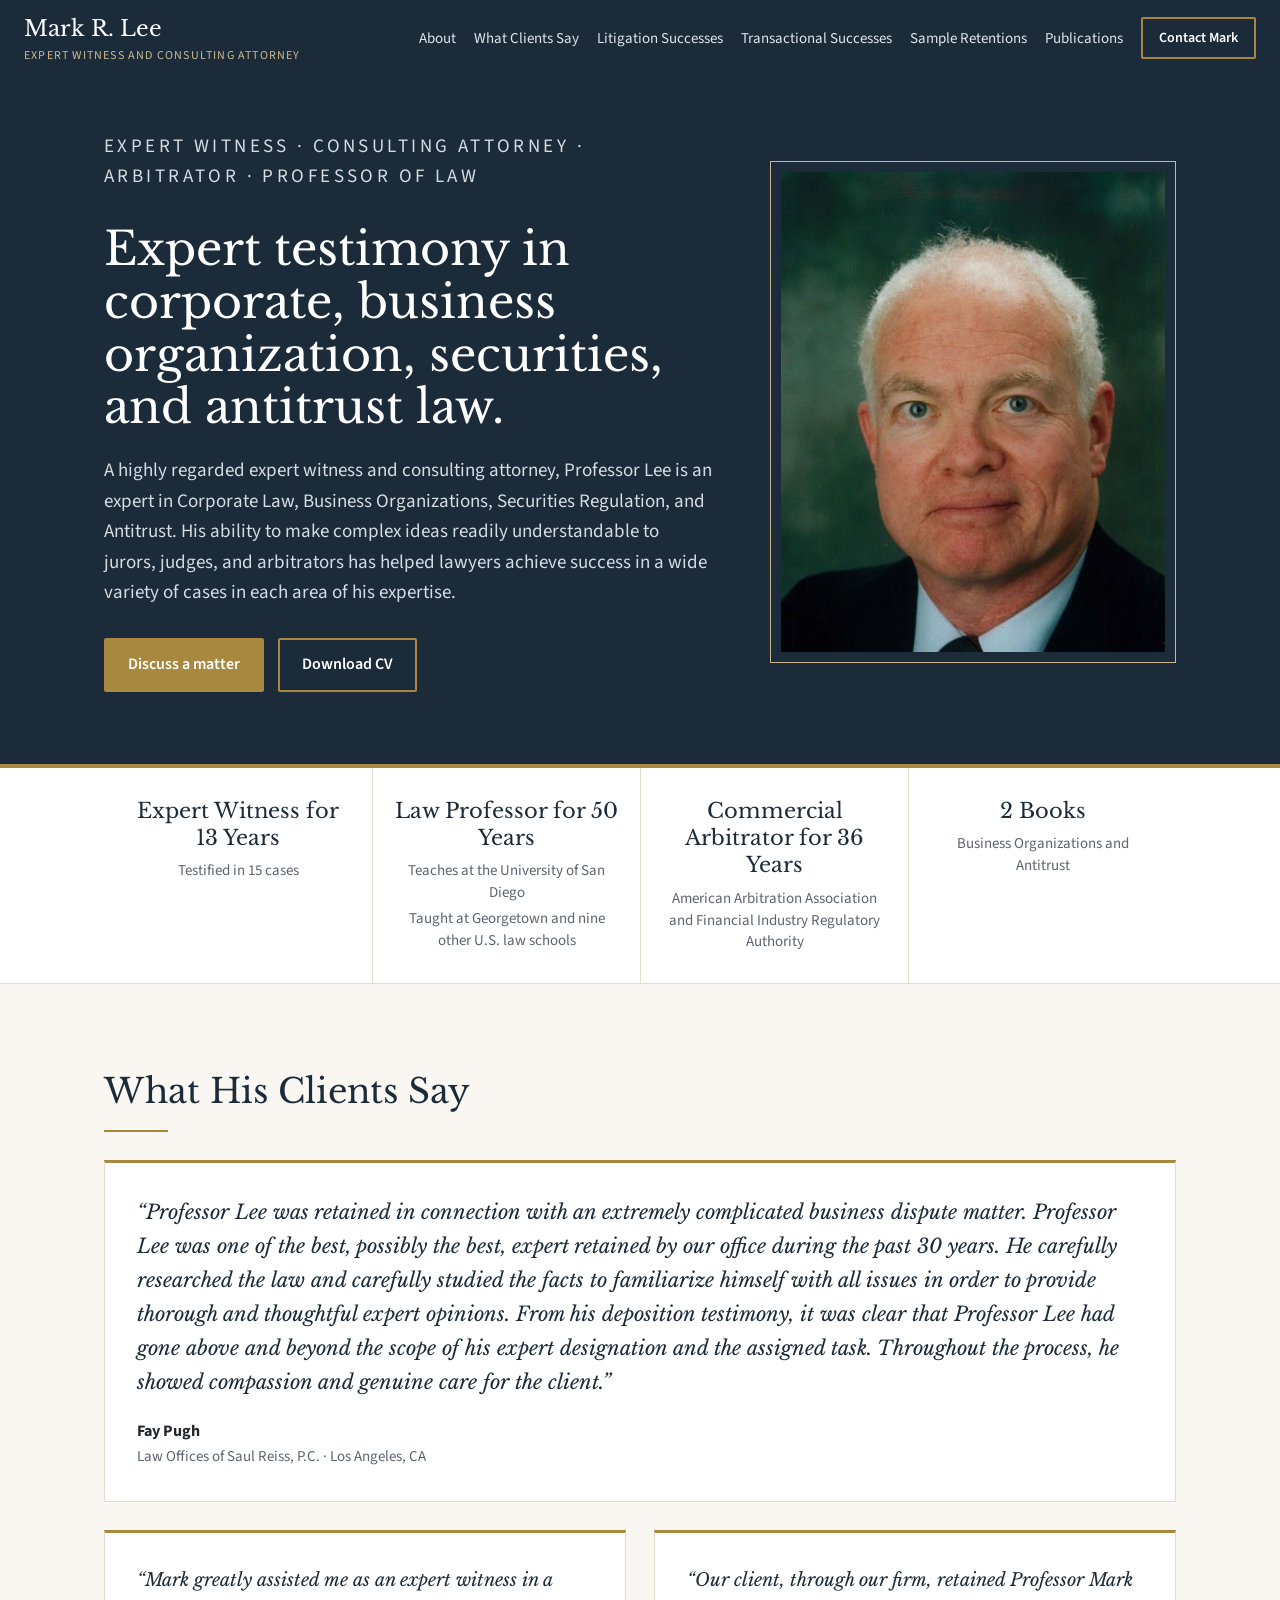
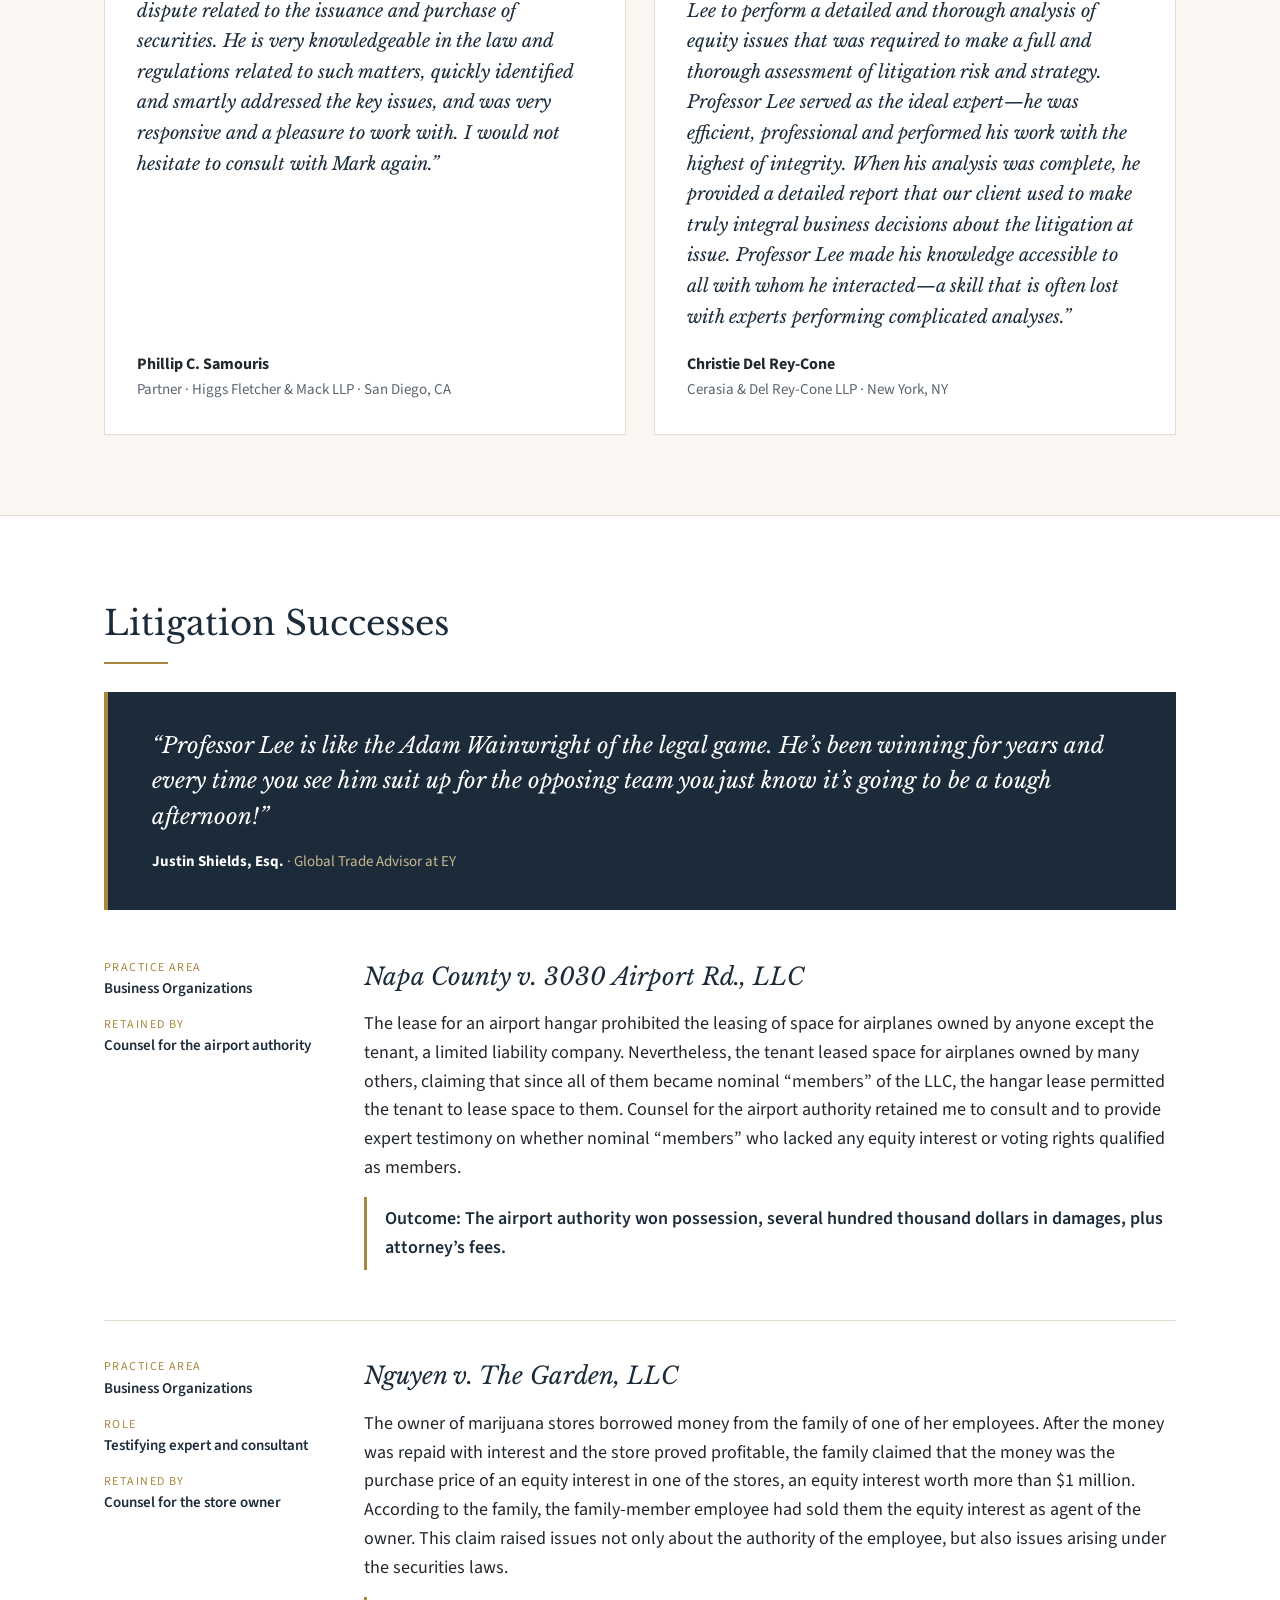
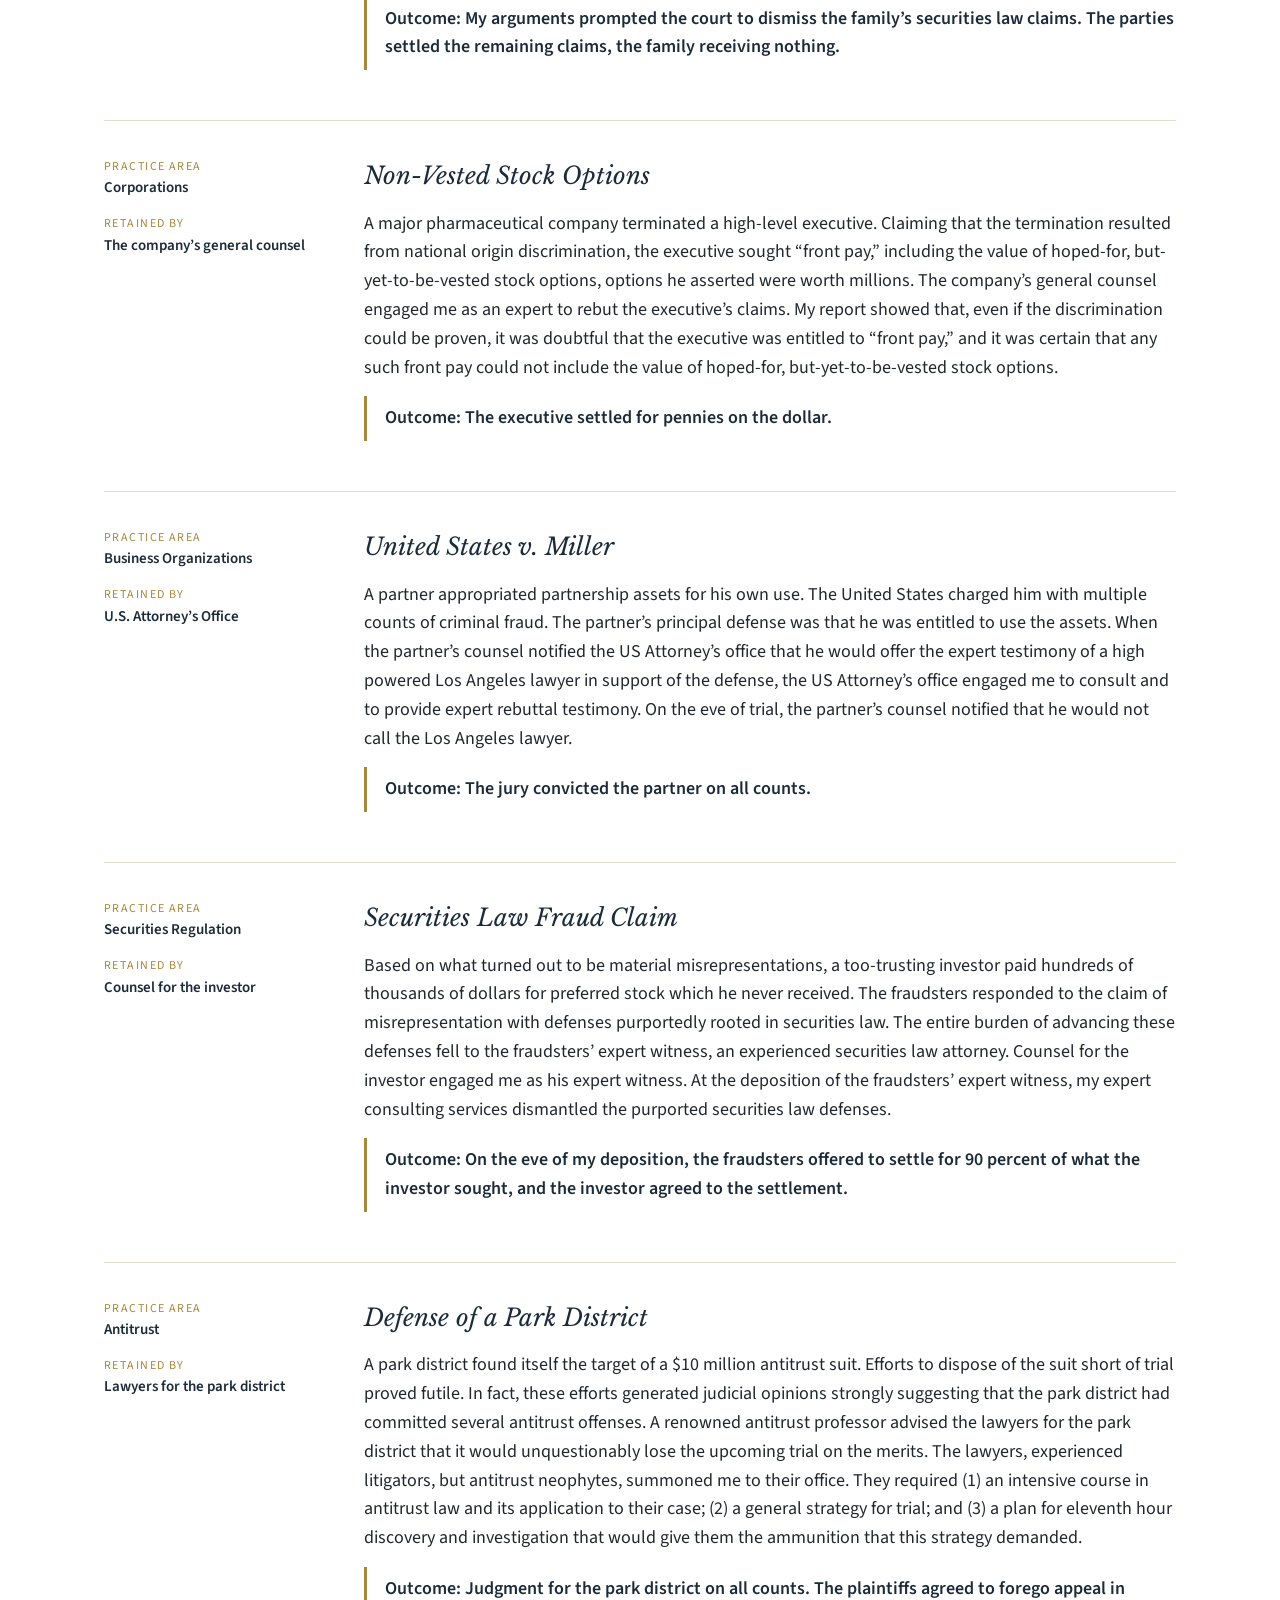
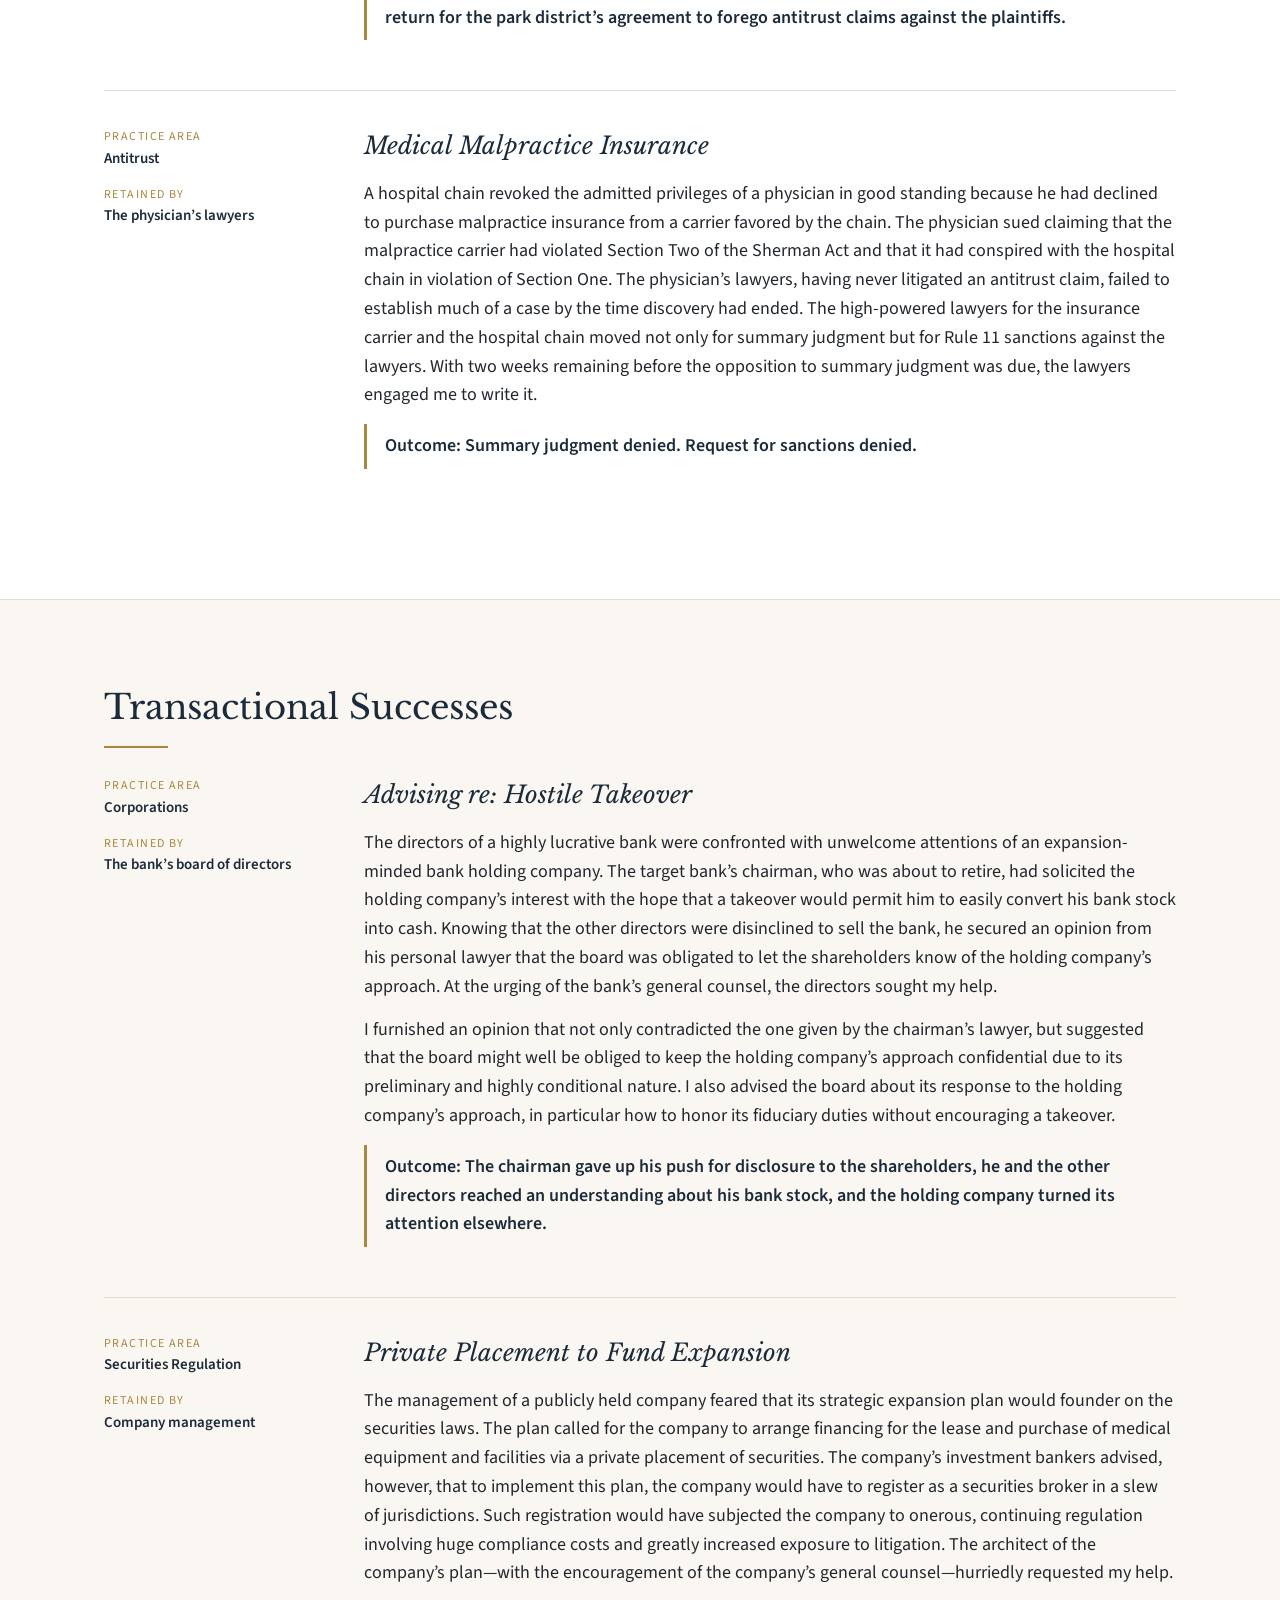
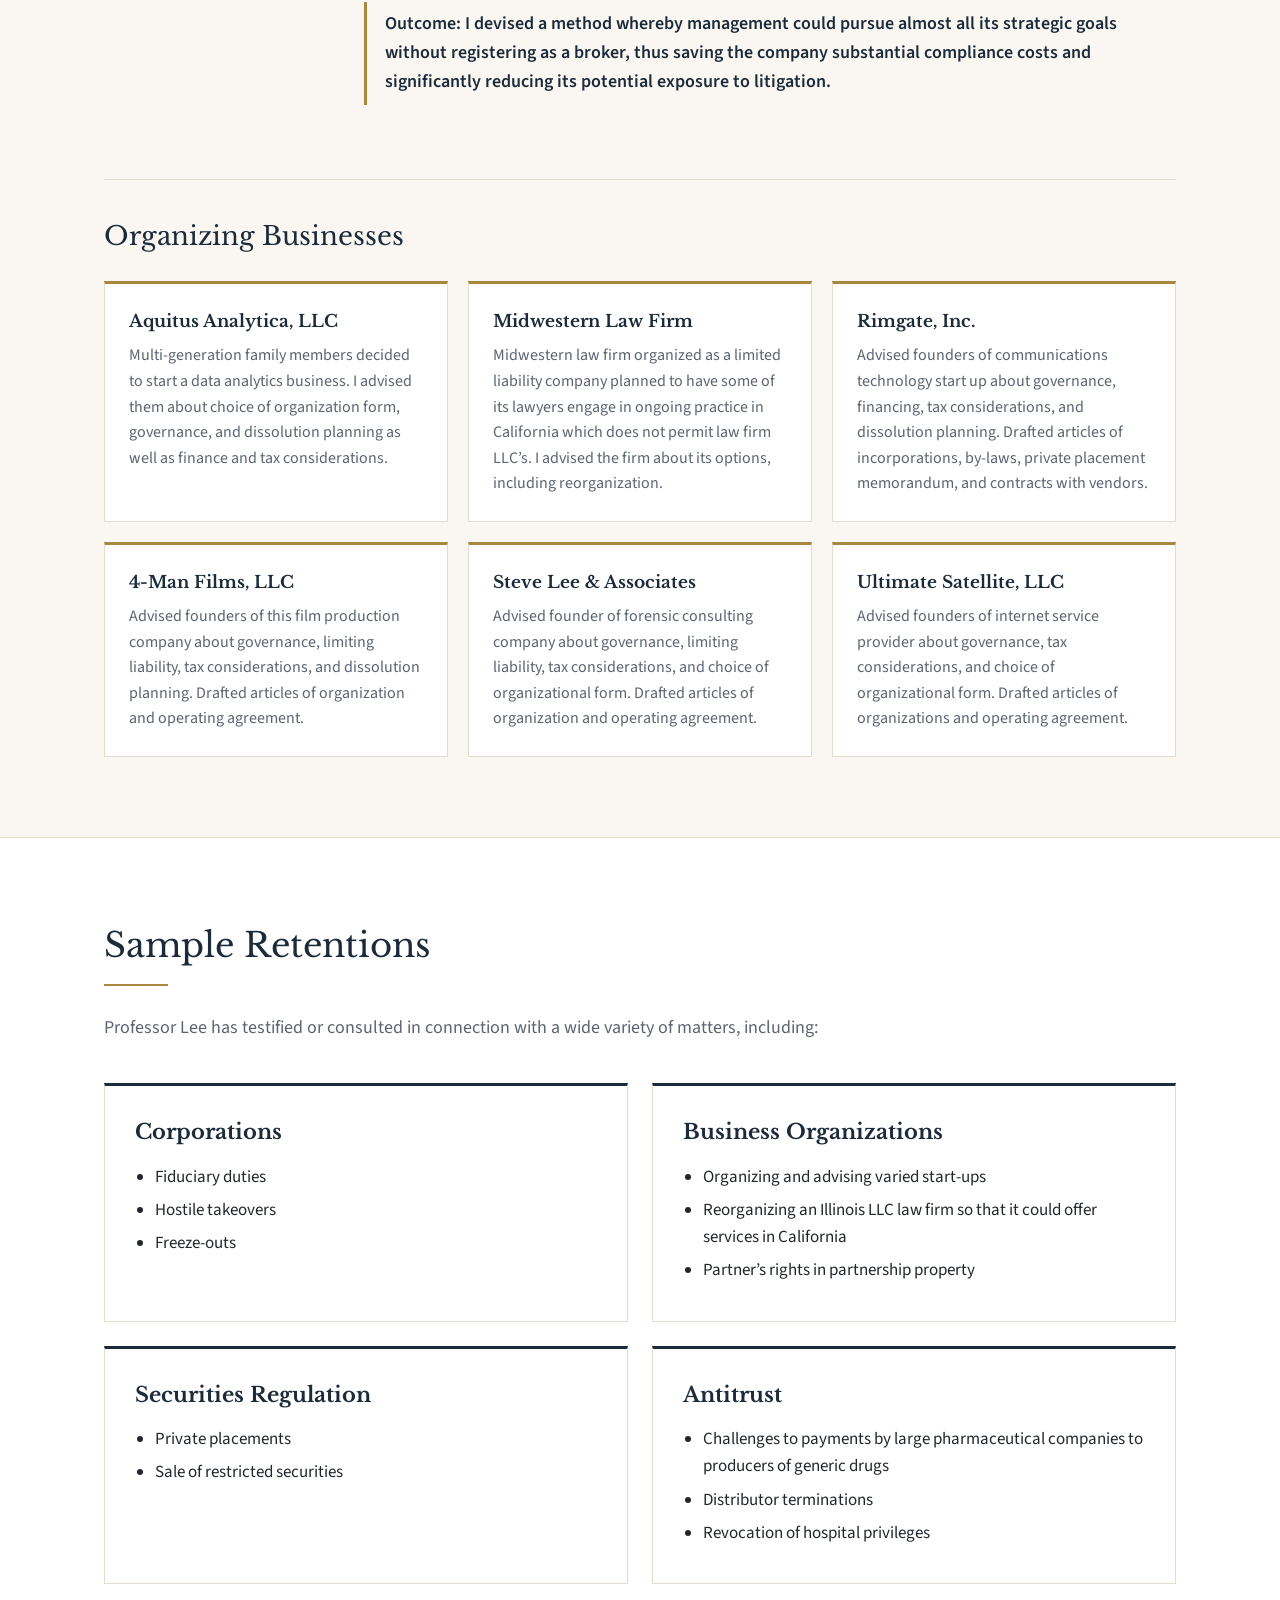
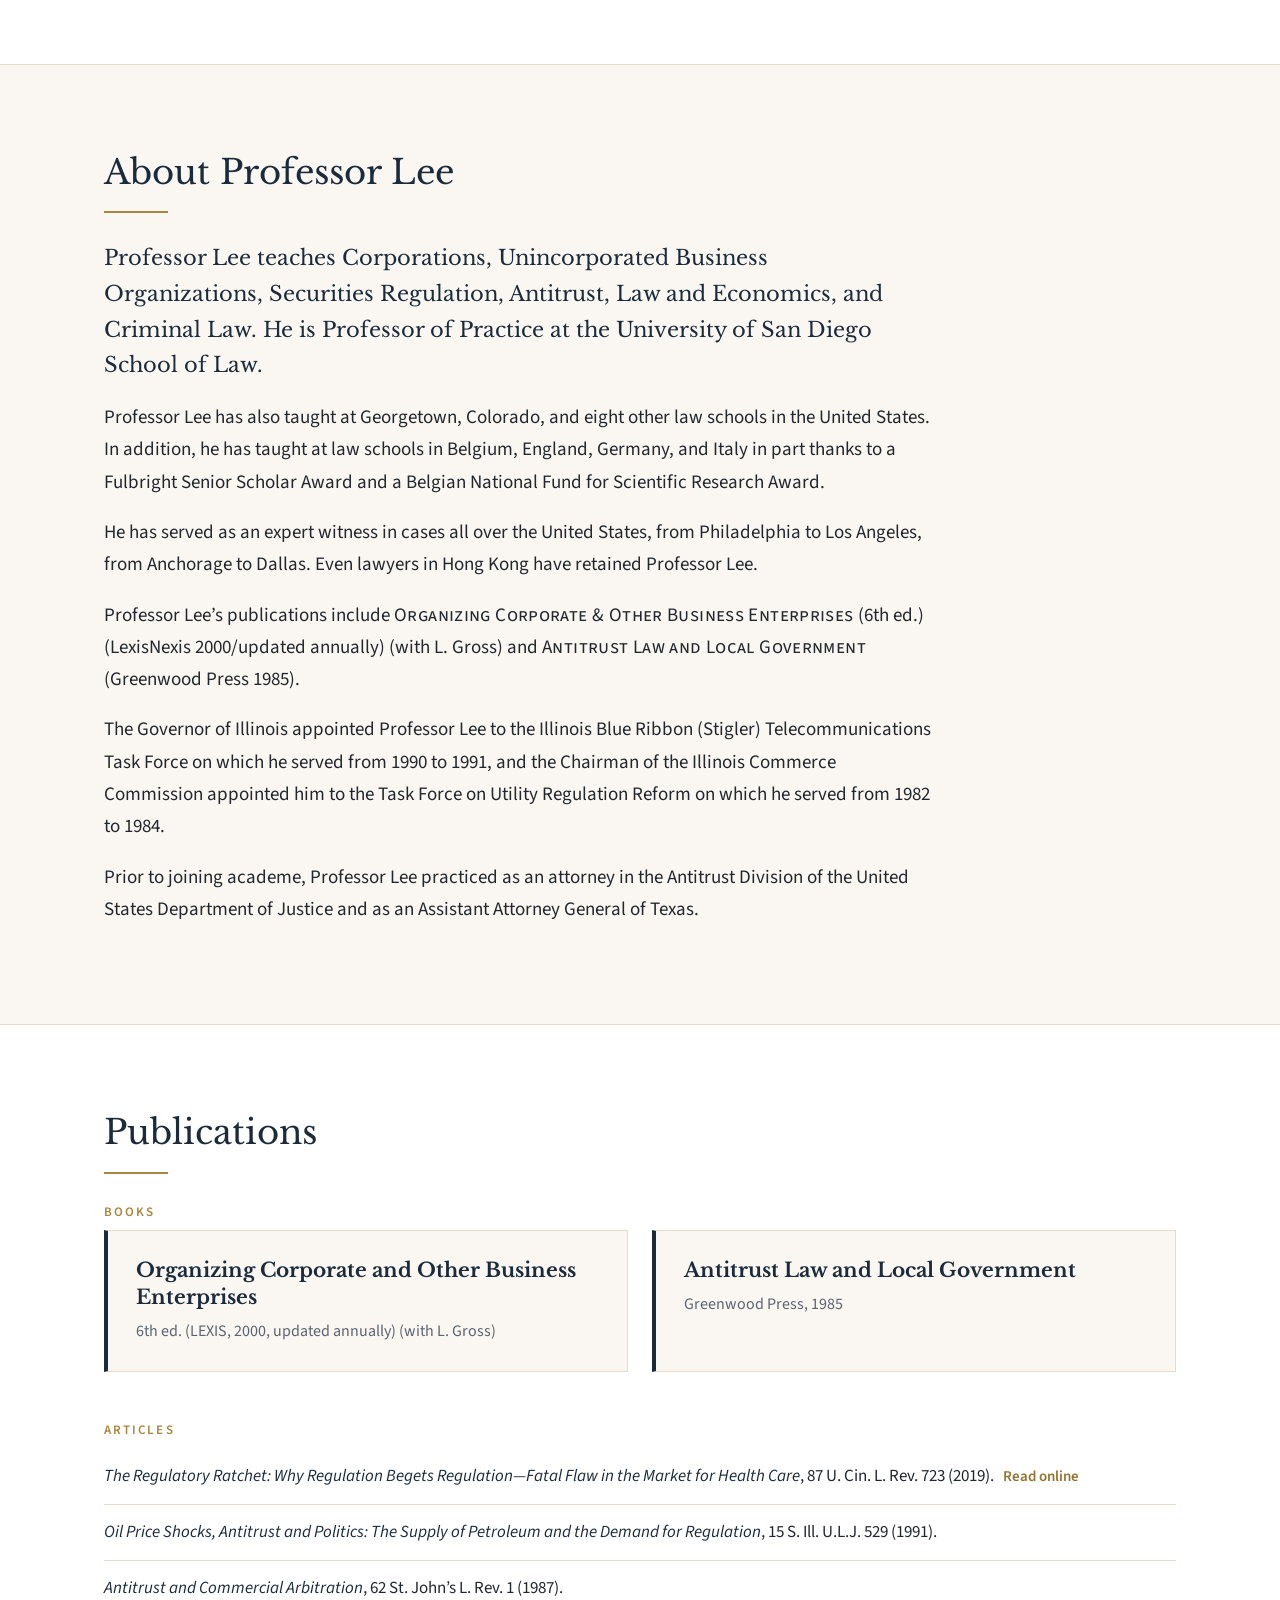
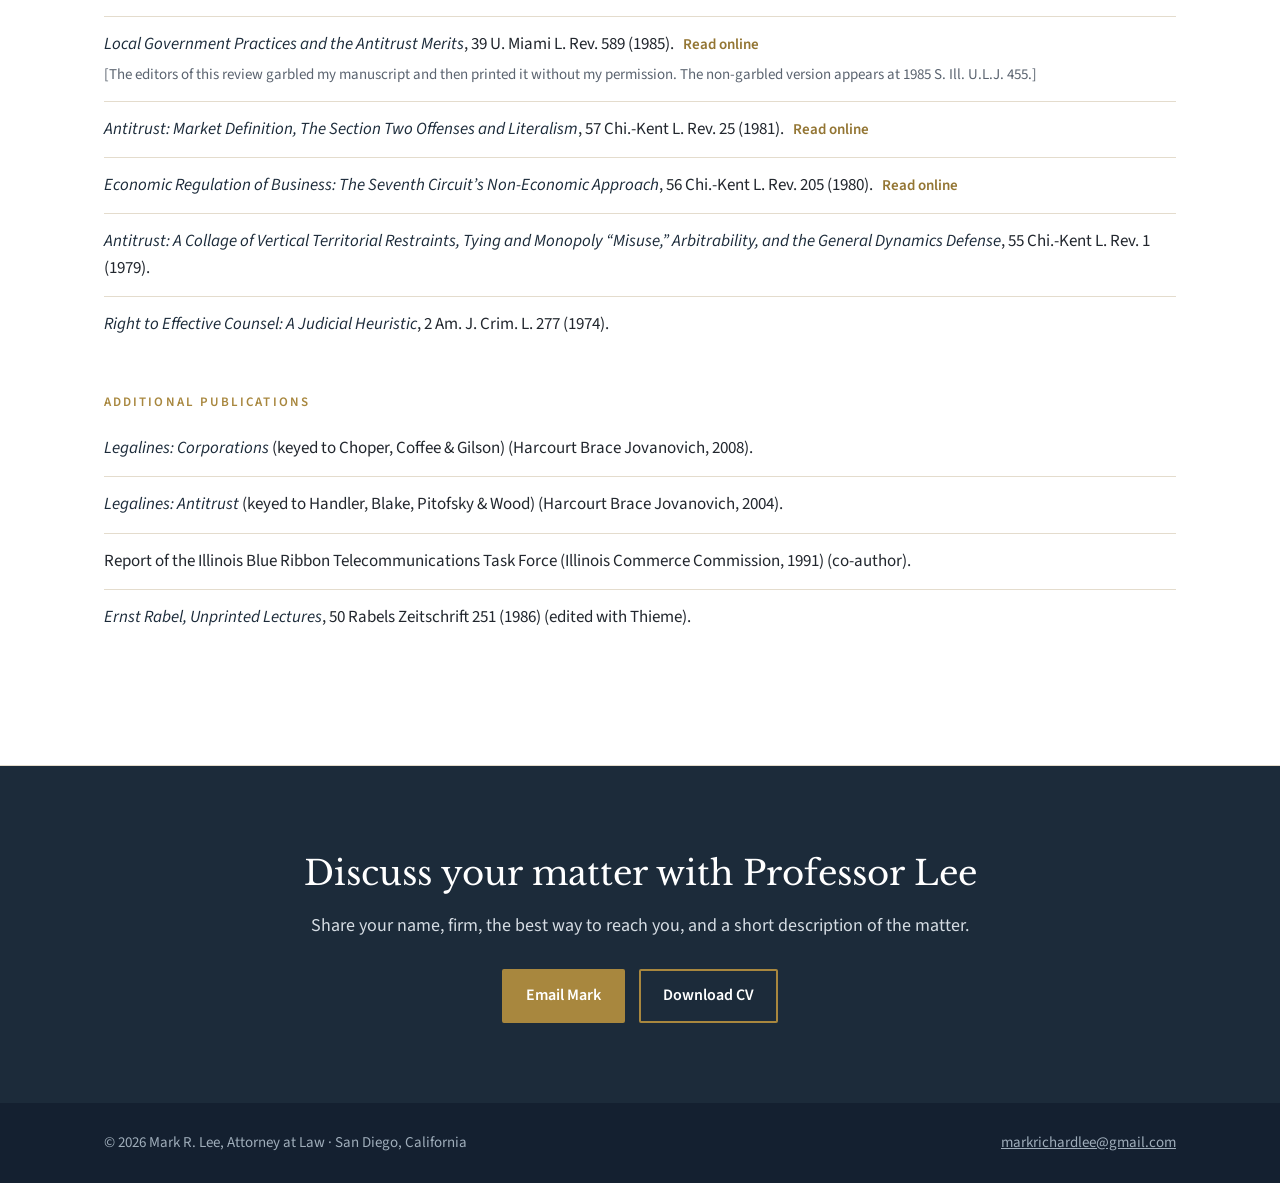
==== index.html @ 8a829bdd "New opening text, About section, and Fay Pugh testimonial Replace hero wording and header subtitle w" ====
<!doctype html>
<html lang="en">
<head>
	<meta charset="utf-8">
	<meta name="viewport" content="width=device-width, initial-scale=1">
	<meta name="robots" content="noindex, nofollow"> <!-- PREVIEW ONLY: remove at launch -->
	<title>Mark R. Lee | Antitrust, Corporate &amp; Securities Expert Witness</title>
	<meta name="description" content="Mark R. Lee is an expert witness, consulting attorney, and commercial arbitrator in corporate law, business organizations, securities regulation, and antitrust, and a law professor for 50 years.">
	<link rel="preconnect" href="https://fonts.googleapis.com">
	<link rel="preconnect" href="https://fonts.gstatic.com" crossorigin>
	<link href="https://fonts.googleapis.com/css2?family=Libre+Baskerville:ital,wght@0,400;0,700;1,400&family=Source+Sans+3:wght@400;600&display=swap" rel="stylesheet">
	<link href="site.css" rel="stylesheet">
</head>
<body>
	<header class="site-header">
		<div class="wrap">
			<a class="brand" href="#top">Mark R. Lee<small>Expert Witness and Consulting Attorney</small></a>
			<button class="menu-toggle" aria-expanded="false" aria-controls="site-nav">Menu</button>
			<nav class="site-nav" id="site-nav">
				<ul>
					<li><a href="#about">About</a></li>
					<li><a href="#clients">What Clients Say</a></li>
					<li><a href="#litigation">Litigation Successes</a></li>
					<li><a href="#transactional">Transactional Successes</a></li>
					<li><a href="#retentions">Sample Retentions</a></li>
					<li><a href="#publications">Publications</a></li>
					<li><a class="btn" href="#contact">Contact Mark</a></li>
				</ul>
			</nav>
		</div>
	</header>

	<main id="top">
		<div class="hero">
			<div class="wrap">
				<div>
					<p class="eyebrow">Expert Witness · Consulting Attorney · Arbitrator · Professor of Law</p>
					<h1>Expert testimony in corporate, business organization, securities, and antitrust law.</h1>
					<p>A highly regarded expert witness and consulting attorney, Professor Lee is an expert in Corporate Law, Business Organizations, Securities Regulation, and Antitrust. His ability to make complex ideas readily understandable to jurors, judges, and arbitrators has helped lawyers achieve success in a wide variety of cases in each area of his expertise.</p>
					<a class="btn btn-gold" href="#contact">Discuss a matter</a>
					<a class="btn btn-line" href="mark-lee-resume-update.pdf">Download CV</a>
				</div>
				<div class="portrait"><img src="images/marklee.jpg" alt="Portrait of Mark R. Lee"></div>
			</div>
		</div>

		<div class="creds">
			<ul class="wrap">
				<li><strong>Expert Witness for 13 Years</strong><span>Testified in 15 cases</span></li>
				<li><strong>Law Professor for 50 Years</strong><span>Teaches at the University of San Diego</span><span>Taught at Georgetown and nine other U.S. law schools</span></li>
				<li><strong>Commercial Arbitrator for 36 Years</strong><span>American Arbitration Association and Financial Industry Regulatory Authority</span></li>
				<li><strong>2 Books</strong><span>Business Organizations and Antitrust</span></li>
			</ul>
		</div>

		<section id="clients">
			<div class="wrap">
				<h2>What His Clients Say</h2>
				<div class="rule"></div>
				<div class="quotes">
					<blockquote class="lead">
						<p>“Professor Lee was retained in connection with an extremely complicated business dispute matter. Professor Lee was one of the best, possibly the best, expert retained by our office during the past 30 years. He carefully researched the law and carefully studied the facts to familiarize himself with all issues in order to provide thorough and thoughtful expert opinions. From his deposition testimony, it was clear that Professor Lee had gone above and beyond the scope of his expert designation and the assigned task. Throughout the process, he showed compassion and genuine care for the client.”</p>
						<footer><strong>Fay Pugh</strong>Law Offices of Saul Reiss, P.C. · Los Angeles, CA</footer>
					</blockquote>
					<blockquote>
						<p>“Mark greatly assisted me as an expert witness in a dispute related to the issuance and purchase of securities. He is very knowledgeable in the law and regulations related to such matters, quickly identified and smartly addressed the key issues, and was very responsive and a pleasure to work with. I would not hesitate to consult with Mark again.”</p>
						<footer><strong>Phillip C. Samouris</strong>Partner · Higgs Fletcher &amp; Mack LLP · San Diego, CA</footer>
					</blockquote>
					<blockquote>
						<p>“Our client, through our firm, retained Professor Mark Lee to perform a detailed and thorough analysis of equity issues that was required to make a full and thorough assessment of litigation risk and strategy. Professor Lee served as the ideal expert—he was efficient, professional and performed his work with the highest of integrity. When his analysis was complete, he provided a detailed report that our client used to make truly integral business decisions about the litigation at issue. Professor Lee made his knowledge accessible to all with whom he interacted—a skill that is often lost with experts performing complicated analyses.”</p>
						<footer><strong>Christie Del Rey-Cone</strong>Cerasia &amp; Del Rey-Cone LLP · New York, NY</footer>
					</blockquote>
				</div>
			</div>
		</section>

		<section class="alt" id="litigation">
			<div class="wrap">
				<h2>Litigation Successes</h2>
				<div class="rule"></div>

				<blockquote class="pull-quote">
					<p>“Professor Lee is like the Adam Wainwright of the legal game. He’s been winning for years and every time you see him suit up for the opposing team you just know it’s going to be a tough afternoon!”</p>
					<footer><strong>Justin Shields, Esq.</strong> · Global Trade Advisor at EY</footer>
				</blockquote>

				<article class="case">
					<dl>
						<dt>Practice area</dt><dd>Business Organizations</dd>
						<dt>Retained by</dt><dd>Counsel for the airport authority</dd>
					</dl>
					<div>
						<h3>Napa County v. 3030 Airport Rd., LLC</h3>
						<p>The lease for an airport hangar prohibited the leasing of space for airplanes owned by anyone except the tenant, a limited liability company. Nevertheless, the tenant leased space for airplanes owned by many others, claiming that since all of them became nominal “members” of the LLC, the hangar lease permitted the tenant to lease space to them. Counsel for the airport authority retained me to consult and to provide expert testimony on whether nominal “members” who lacked any equity interest or voting rights qualified as members.</p>
						<p class="outcome">Outcome: The airport authority won possession, several hundred thousand dollars in damages, plus attorney’s fees.</p>
					</div>
				</article>

				<article class="case">
					<dl>
						<dt>Practice area</dt><dd>Business Organizations</dd>
						<dt>Role</dt><dd>Testifying expert and consultant</dd>
						<dt>Retained by</dt><dd>Counsel for the store owner</dd>
					</dl>
					<div>
						<h3>Nguyen v. The Garden, LLC</h3>
						<p>The owner of marijuana stores borrowed money from the family of one of her employees. After the money was repaid with interest and the store proved profitable, the family claimed that the money was the purchase price of an equity interest in one of the stores, an equity interest worth more than $1 million. According to the family, the family-member employee had sold them the equity interest as agent of the owner. This claim raised issues not only about the authority of the employee, but also issues arising under the securities laws.</p>
						<p class="outcome">Outcome: My arguments prompted the court to dismiss the family’s securities law claims. The parties settled the remaining claims, the family receiving nothing.</p>
					</div>
				</article>

				<article class="case">
					<dl>
						<dt>Practice area</dt><dd>Corporations</dd>
						<dt>Retained by</dt><dd>The company’s general counsel</dd>
					</dl>
					<div>
						<h3>Non-Vested Stock Options</h3>
						<p>A major pharmaceutical company terminated a high-level executive. Claiming that the termination resulted from national origin discrimination, the executive sought “front pay,” including the value of hoped-for, but-yet-to-be-vested stock options, options he asserted were worth millions. The company’s general counsel engaged me as an expert to rebut the executive’s claims. My report showed that, even if the discrimination could be proven, it was doubtful that the executive was entitled to “front pay,” and it was certain that any such front pay could not include the value of hoped-for, but-yet-to-be-vested stock options.</p>
						<p class="outcome">Outcome: The executive settled for pennies on the dollar.</p>
					</div>
				</article>

				<article class="case">
					<dl>
						<dt>Practice area</dt><dd>Business Organizations</dd>
						<dt>Retained by</dt><dd>U.S. Attorney’s Office</dd>
					</dl>
					<div>
						<h3>United States v. Miller</h3>
						<p>A partner appropriated partnership assets for his own use. The United States charged him with multiple counts of criminal fraud. The partner’s principal defense was that he was entitled to use the assets. When the partner’s counsel notified the US Attorney’s office that he would offer the expert testimony of a high powered Los Angeles lawyer in support of the defense, the US Attorney’s office engaged me to consult and to provide expert rebuttal testimony. On the eve of trial, the partner’s counsel notified that he would not call the Los Angeles lawyer.</p>
						<p class="outcome">Outcome: The jury convicted the partner on all counts.</p>
					</div>
				</article>

				<article class="case">
					<dl>
						<dt>Practice area</dt><dd>Securities Regulation</dd>
						<dt>Retained by</dt><dd>Counsel for the investor</dd>
					</dl>
					<div>
						<h3>Securities Law Fraud Claim</h3>
						<p>Based on what turned out to be material misrepresentations, a too-trusting investor paid hundreds of thousands of dollars for preferred stock which he never received. The fraudsters responded to the claim of misrepresentation with defenses purportedly rooted in securities law. The entire burden of advancing these defenses fell to the fraudsters’ expert witness, an experienced securities law attorney. Counsel for the investor engaged me as his expert witness. At the deposition of the fraudsters’ expert witness, my expert consulting services dismantled the purported securities law defenses.</p>
						<p class="outcome">Outcome: On the eve of my deposition, the fraudsters offered to settle for 90 percent of what the investor sought, and the investor agreed to the settlement.</p>
					</div>
				</article>

				<article class="case">
					<dl>
						<dt>Practice area</dt><dd>Antitrust</dd>
						<dt>Retained by</dt><dd>Lawyers for the park district</dd>
					</dl>
					<div>
						<h3>Defense of a Park District</h3>
						<p>A park district found itself the target of a $10 million antitrust suit. Efforts to dispose of the suit short of trial proved futile. In fact, these efforts generated judicial opinions strongly suggesting that the park district had committed several antitrust offenses. A renowned antitrust professor advised the lawyers for the park district that it would unquestionably lose the upcoming trial on the merits. The lawyers, experienced litigators, but antitrust neophytes, summoned me to their office. They required (1) an intensive course in antitrust law and its application to their case; (2) a general strategy for trial; and (3) a plan for eleventh hour discovery and investigation that would give them the ammunition that this strategy demanded.</p>
						<p class="outcome">Outcome: Judgment for the park district on all counts. The plaintiffs agreed to forego appeal in return for the park district’s agreement to forego antitrust claims against the plaintiffs.</p>
					</div>
				</article>

				<article class="case">
					<dl>
						<dt>Practice area</dt><dd>Antitrust</dd>
						<dt>Retained by</dt><dd>The physician’s lawyers</dd>
					</dl>
					<div>
						<h3>Medical Malpractice Insurance</h3>
						<p>A hospital chain revoked the admitted privileges of a physician in good standing because he had declined to purchase malpractice insurance from a carrier favored by the chain. The physician sued claiming that the malpractice carrier had violated Section Two of the Sherman Act and that it had conspired with the hospital chain in violation of Section One. The physician’s lawyers, having never litigated an antitrust claim, failed to establish much of a case by the time discovery had ended. The high-powered lawyers for the insurance carrier and the hospital chain moved not only for summary judgment but for Rule 11 sanctions against the lawyers. With two weeks remaining before the opposition to summary judgment was due, the lawyers engaged me to write it.</p>
						<p class="outcome">Outcome: Summary judgment denied. Request for sanctions denied.</p>
					</div>
				</article>
			</div>
		</section>

		<section id="transactional">
			<div class="wrap">
				<h2>Transactional Successes</h2>
				<div class="rule"></div>

				<article class="case">
					<dl>
						<dt>Practice area</dt><dd>Corporations</dd>
						<dt>Retained by</dt><dd>The bank’s board of directors</dd>
					</dl>
					<div>
						<h3>Advising re: Hostile Takeover</h3>
						<p>The directors of a highly lucrative bank were confronted with unwelcome attentions of an expansion-minded bank holding company. The target bank’s chairman, who was about to retire, had solicited the holding company’s interest with the hope that a takeover would permit him to easily convert his bank stock into cash. Knowing that the other directors were disinclined to sell the bank, he secured an opinion from his personal lawyer that the board was obligated to let the shareholders know of the holding company’s approach. At the urging of the bank’s general counsel, the directors sought my help.</p>
						<p>I furnished an opinion that not only contradicted the one given by the chairman’s lawyer, but suggested that the board might well be obliged to keep the holding company’s approach confidential due to its preliminary and highly conditional nature. I also advised the board about its response to the holding company’s approach, in particular how to honor its fiduciary duties without encouraging a takeover.</p>
						<p class="outcome">Outcome: The chairman gave up his push for disclosure to the shareholders, he and the other directors reached an understanding about his bank stock, and the holding company turned its attention elsewhere.</p>
					</div>
				</article>

				<article class="case">
					<dl>
						<dt>Practice area</dt><dd>Securities Regulation</dd>
						<dt>Retained by</dt><dd>Company management</dd>
					</dl>
					<div>
						<h3>Private Placement to Fund Expansion</h3>
						<p>The management of a publicly held company feared that its strategic expansion plan would founder on the securities laws. The plan called for the company to arrange financing for the lease and purchase of medical equipment and facilities via a private placement of securities. The company’s investment bankers advised, however, that to implement this plan, the company would have to register as a securities broker in a slew of jurisdictions. Such registration would have subjected the company to onerous, continuing regulation involving huge compliance costs and greatly increased exposure to litigation. The architect of the company’s plan—with the encouragement of the company’s general counsel—hurriedly requested my help.</p>
						<p class="outcome">Outcome: I devised a method whereby management could pursue almost all its strategic goals without registering as a broker, thus saving the company substantial compliance costs and significantly reducing its potential exposure to litigation.</p>
					</div>
				</article>

				<h3 class="subhead">Organizing Businesses</h3>
				<div class="orgs">
					<div class="org">
						<h4>Aquitus Analytica, LLC</h4>
						<p>Multi-generation family members decided to start a data analytics business. I advised them about choice of organization form, governance, and dissolution planning as well as finance and tax considerations.</p>
					</div>
					<div class="org">
						<h4>Midwestern Law Firm</h4>
						<p>Midwestern law firm organized as a limited liability company planned to have some of its lawyers engage in ongoing practice in California which does not permit law firm LLC’s. I advised the firm about its options, including reorganization.</p>
					</div>
					<div class="org">
						<h4>Rimgate, Inc.</h4>
						<p>Advised founders of communications technology start up about governance, financing, tax considerations, and dissolution planning. Drafted articles of incorporations, by-laws, private placement memorandum, and contracts with vendors.</p>
					</div>
					<div class="org">
						<h4>4-Man Films, LLC</h4>
						<p>Advised founders of this film production company about governance, limiting liability, tax considerations, and dissolution planning. Drafted articles of organization and operating agreement.</p>
					</div>
					<div class="org">
						<h4>Steve Lee &amp; Associates</h4>
						<p>Advised founder of forensic consulting company about governance, limiting liability, tax considerations, and choice of organizational form. Drafted articles of organization and operating agreement.</p>
					</div>
					<div class="org">
						<h4>Ultimate Satellite, LLC</h4>
						<p>Advised founders of internet service provider about governance, tax considerations, and choice of organizational form. Drafted articles of organizations and operating agreement.</p>
					</div>
				</div>
			</div>
		</section>

		<section class="alt" id="retentions">
			<div class="wrap">
				<h2>Sample Retentions</h2>
				<div class="rule"></div>
				<p class="lede">Professor Lee has testified or consulted in connection with a wide variety of matters, including:</p>
				<div class="areas">
					<div class="area">
						<h3>Corporations</h3>
						<ul><li>Fiduciary duties</li><li>Hostile takeovers</li><li>Freeze-outs</li></ul>
					</div>
					<div class="area">
						<h3>Business Organizations</h3>
						<ul><li>Organizing and advising varied start-ups</li><li>Reorganizing an Illinois LLC law firm so that it could offer services in California</li><li>Partner’s rights in partnership property</li></ul>
					</div>
					<div class="area">
						<h3>Securities Regulation</h3>
						<ul><li>Private placements</li><li>Sale of restricted securities</li></ul>
					</div>
					<div class="area">
						<h3>Antitrust</h3>
						<ul><li>Challenges to payments by large pharmaceutical companies to producers of generic drugs</li><li>Distributor terminations</li><li>Revocation of hospital privileges</li></ul>
					</div>
				</div>
			</div>
		</section>

		<section id="about">
			<div class="wrap">
				<h2>About Professor Lee</h2>
				<div class="rule"></div>
				<div class="about">
					<p>Professor Lee teaches Corporations, Unincorporated Business Organizations, Securities Regulation, Antitrust, Law and Economics, and Criminal Law. He is Professor of Practice at the University of San Diego School of Law.</p>
					<p>Professor Lee has also taught at Georgetown, Colorado, and eight other law schools in the United States. In addition, he has taught at law schools in Belgium, England, Germany, and Italy in part thanks to a Fulbright Senior Scholar Award and a Belgian National Fund for Scientific Research Award.</p>
					<p>He has served as an expert witness in cases all over the United States, from Philadelphia to Los Angeles, from Anchorage to Dallas. Even lawyers in Hong Kong have retained Professor Lee.</p>
					<p>Professor Lee’s publications include <span class="book-title">Organizing Corporate &amp; Other Business Enterprises</span> (6th ed.) (LexisNexis 2000/updated annually) (with L. Gross) and <span class="book-title">Antitrust Law and Local Government</span> (Greenwood Press 1985).</p>
					<p>The Governor of Illinois appointed Professor Lee to the Illinois Blue Ribbon (Stigler) Telecommunications Task Force on which he served from 1990 to 1991, and the Chairman of the Illinois Commerce Commission appointed him to the Task Force on Utility Regulation Reform on which he served from 1982 to 1984.</p>
					<p>Prior to joining academe, Professor Lee practiced as an attorney in the Antitrust Division of the United States Department of Justice and as an Assistant Attorney General of Texas.</p>
				</div>
			</div>
		</section>

		<section class="alt" id="publications">
			<div class="wrap">
				<h2>Publications</h2>
				<div class="rule"></div>

				<p class="pub-head">Books</p>
				<div class="books">
					<div class="book">
						<h3>Organizing Corporate and Other Business Enterprises</h3>
						<p>6th ed. (LEXIS, 2000, updated annually) (with L. Gross)</p>
					</div>
					<div class="book">
						<h3>Antitrust Law and Local Government</h3>
						<p>Greenwood Press, 1985</p>
					</div>
				</div>

				<p class="pub-head">Articles</p>
				<ul class="pubs">
					<li><em>The Regulatory Ratchet: Why Regulation Begets Regulation—Fatal Flaw in the Market for Health Care</em>, 87 U. Cin. L. Rev. 723 (2019). <a href="https://scholarship.law.uc.edu/uclr/vol87/iss3/3">Read online</a></li>
					<li><em>Oil Price Shocks, Antitrust and Politics: The Supply of Petroleum and the Demand for Regulation</em>, 15 S. Ill. U.L.J. 529 (1991).</li>
					<li><em>Antitrust and Commercial Arbitration</em>, 62 St. John’s L. Rev. 1 (1987).</li>
					<li><em>Local Government Practices and the Antitrust Merits</em>, 39 U. Miami L. Rev. 589 (1985). <a href="https://repository.law.miami.edu/umlr/vol39/iss4/2">Read online</a>
						<span class="note">[The editors of this review garbled my manuscript and then printed it without my permission. The non-garbled version appears at 1985 S. Ill. U.L.J. 455.]</span></li>
					<li><em>Antitrust: Market Definition, The Section Two Offenses and Literalism</em>, 57 Chi.-Kent L. Rev. 25 (1981). <a href="https://scholarship.kentlaw.iit.edu/cklawreview/vol57/iss1/3">Read online</a></li>
					<li><em>Economic Regulation of Business: The Seventh Circuit’s Non-Economic Approach</em>, 56 Chi.-Kent L. Rev. 205 (1980). <a href="https://scholarship.kentlaw.iit.edu/cklawreview/vol56/iss1/9">Read online</a></li>
					<li><em>Antitrust: A Collage of Vertical Territorial Restraints, Tying and Monopoly “Misuse,” Arbitrability, and the General Dynamics Defense</em>, 55 Chi.-Kent L. Rev. 1 (1979).</li>
					<li><em>Right to Effective Counsel: A Judicial Heuristic</em>, 2 Am. J. Crim. L. 277 (1974).</li>
				</ul>

				<p class="pub-head">Additional Publications</p>
				<ul class="pubs">
					<li><em>Legalines: Corporations</em> (keyed to Choper, Coffee &amp; Gilson) (Harcourt Brace Jovanovich, 2008).</li>
					<li><em>Legalines: Antitrust</em> (keyed to Handler, Blake, Pitofsky &amp; Wood) (Harcourt Brace Jovanovich, 2004).</li>
					<li>Report of the Illinois Blue Ribbon Telecommunications Task Force (Illinois Commerce Commission, 1991) (co-author).</li>
					<li><em>Ernst Rabel, Unprinted Lectures</em>, 50 Rabels Zeitschrift 251 (1986) (edited with Thieme).</li>
				</ul>
			</div>
		</section>

		<section class="cta" id="contact">
			<div class="wrap">
				<h2>Discuss your matter with Professor Lee</h2>
				<p>Share your name, firm, the best way to reach you, and a short description of the matter.</p>
				<a class="btn btn-gold" href="mailto:markrichardlee@gmail.com">Email Mark</a>
				<a class="btn btn-line" href="mark-lee-resume-update.pdf">Download CV</a>
			</div>
		</section>
	</main>

	<footer class="site-footer">
		<div class="wrap">
			<span>© 2026 Mark R. Lee, Attorney at Law · San Diego, California</span>
			<a href="mailto:markrichardlee@gmail.com">markrichardlee@gmail.com</a>
		</div>
	</footer>

	<script>
		var toggle = document.querySelector('.menu-toggle');
		var nav = document.getElementById('site-nav');
		toggle.addEventListener('click', function () {
			var open = nav.classList.toggle('open');
			toggle.setAttribute('aria-expanded', open);
		});
		nav.addEventListener('click', function (e) {
			if (e.target.tagName === 'A') { nav.classList.remove('open'); toggle.setAttribute('aria-expanded', false); }
		});
	</script>
</body>
</html>
---- site.css ----
:root {
	--navy: #1c2b3a;
	--navy-deep: #142030;
	--ivory: #faf7f2;
	--paper: #ffffff;
	--gold: #a8873e;
	--gold-dark: #937533;
	--gold-light: #c9b88f;
	--ink: #22272e;
	--muted: #5b6470;
	--line: #e4dccd;
	--serif: "Libre Baskerville", Georgia, serif;
	--sans: "Source Sans 3", "Segoe UI", Arial, sans-serif;
}
* { box-sizing: border-box; margin: 0; padding: 0; }
html { scroll-behavior: smooth; scroll-padding-top: 84px; }
body { font-family: var(--sans); font-size: 18px; line-height: 1.6; color: var(--ink); background: var(--ivory); }
a { color: inherit; }
.wrap { max-width: 1120px; margin: 0 auto; padding: 0 24px; }

.btn { display: inline-block; text-decoration: none; font-weight: 600; font-size: 16px; padding: 12px 22px; border: 2px solid var(--gold); border-radius: 2px; }
.btn-gold { background: var(--gold); color: #fff; }
.btn-gold:hover { background: var(--gold-dark); border-color: var(--gold-dark); }
.btn-line { color: #fff; }
.btn-line:hover { background: rgba(255,255,255,.08); }

/* Header */
.site-header { background: var(--navy); color: #fff; position: sticky; top: 0; z-index: 10; }
.site-header .wrap { display: flex; align-items: center; justify-content: space-between; gap: 24px; min-height: 76px; max-width: 1320px; }
.brand { font-family: var(--serif); font-size: 22px; text-decoration: none; white-space: nowrap; }
.brand small { display: block; font-family: var(--sans); font-size: 12px; letter-spacing: .1em; text-transform: uppercase; color: var(--gold-light); }
.site-nav ul { list-style: none; display: flex; gap: 18px; align-items: center; }
.site-nav a { text-decoration: none; font-size: 15px; color: #dfe5ea; white-space: nowrap; }
.site-nav a:hover { color: #fff; }
.site-nav .btn { padding: 8px 16px; color: #fff; font-size: 14px; }
.menu-toggle { display: none; background: none; border: 1px solid var(--gold-light); color: #fff; font: inherit; font-size: 15px; padding: 6px 14px; border-radius: 2px; cursor: pointer; }

/* Opening screen */
.hero { background: var(--navy); color: #fff; padding: 56px 0 72px; border-bottom: 4px solid var(--gold); }
.hero .wrap { display: grid; grid-template-columns: 1.5fr 1fr; gap: 56px; align-items: center; }
.eyebrow { font-size: 13px; letter-spacing: .18em; text-transform: uppercase; color: var(--gold-light); margin-bottom: 18px; }
.hero h1 { font-family: var(--serif); font-weight: 400; font-size: 46px; line-height: 1.15; margin-bottom: 22px; }
.hero p { font-size: 19px; color: #d5dce3; max-width: 36em; margin-bottom: 30px; }
.hero .btn-line { margin-left: 10px; }
.portrait { border: 1px solid var(--gold-light); padding: 10px; }
.portrait img { display: block; width: 100%; aspect-ratio: 4 / 5; object-fit: cover; object-position: top; }

/* Credentials boxes */
.creds { background: var(--paper); border-bottom: 1px solid var(--line); }
.creds ul { list-style: none; display: grid; grid-template-columns: repeat(4, 1fr); }
.creds li { padding: 30px 22px; text-align: center; border-left: 1px solid var(--line); }
.creds li:first-child { border-left: 0; }
.creds strong { display: block; font-family: var(--serif); font-weight: 400; font-size: 21px; line-height: 1.3; color: var(--navy); margin-bottom: 8px; }
.creds span { display: block; font-size: 15px; line-height: 1.45; color: var(--muted); }
.creds span + span { margin-top: 4px; }

/* Sections */
section { padding: 80px 0; }
section.alt { background: var(--paper); border-top: 1px solid var(--line); border-bottom: 1px solid var(--line); }
h2 { font-family: var(--serif); font-weight: 400; font-size: 34px; color: var(--navy); margin-bottom: 12px; }
.rule { width: 64px; height: 2px; background: var(--gold); margin-bottom: 28px; }
.lede { color: var(--muted); max-width: 44em; margin-bottom: 40px; }

/* What His Clients Say */
.quotes { display: grid; grid-template-columns: 1fr 1fr; gap: 28px; }
.quotes blockquote { background: var(--paper); border: 1px solid var(--line); border-top: 3px solid var(--gold); padding: 32px; display: flex; flex-direction: column; }
.quotes blockquote p { font-family: var(--serif); font-style: italic; font-size: 18px; line-height: 1.7; color: var(--navy); margin-bottom: 20px; }
.quotes .lead { grid-column: 1 / -1; }
.quotes .lead p { font-size: 20px; }
.quotes footer { margin-top: auto; font-size: 15px; color: var(--muted); }
.quotes footer strong { display: block; color: var(--ink); font-size: 16px; }

/* Litigation & Transactional Successes */
.case { display: grid; grid-template-columns: 220px 1fr; gap: 40px; padding: 36px 0; border-top: 1px solid var(--line); }
.case:first-of-type { border-top: 0; padding-top: 0; }
.case dl { font-size: 15px; }
.case dt { text-transform: uppercase; letter-spacing: .12em; font-size: 12px; color: var(--gold); margin-top: 14px; }
.case dt:first-child { margin-top: 0; }
.case dd { color: var(--navy); font-weight: 600; }
.case h3 { font-family: var(--serif); font-size: 24px; font-weight: 400; font-style: italic; color: var(--navy); margin-bottom: 14px; }
.case p { margin-bottom: 14px; }
.outcome { border-left: 3px solid var(--gold); padding: 8px 0 8px 18px; font-weight: 600; color: var(--navy); }
.pull-quote { background: var(--navy); color: #fff; padding: 36px 44px; margin-bottom: 48px; border-left: 4px solid var(--gold); }
.pull-quote p { font-family: var(--serif); font-style: italic; font-size: 22px; line-height: 1.6; margin-bottom: 16px; }
.pull-quote footer { font-size: 15px; color: var(--gold-light); }
.pull-quote footer strong { color: #fff; }
.subhead { font-family: var(--serif); font-weight: 400; font-size: 26px; color: var(--navy); margin: 24px 0 24px; padding-top: 36px; border-top: 1px solid var(--line); }
.orgs { display: grid; grid-template-columns: repeat(3, 1fr); gap: 20px; }
.org { background: var(--paper); border: 1px solid var(--line); border-top: 3px solid var(--gold); padding: 24px; }
.org h4 { font-family: var(--serif); font-size: 17px; color: var(--navy); margin-bottom: 8px; }
.org p { font-size: 16px; color: var(--muted); }

/* Sample Retentions */
.areas { display: grid; grid-template-columns: repeat(2, 1fr); gap: 24px; }
.area { background: var(--paper); border: 1px solid var(--line); border-top: 3px solid var(--navy); padding: 30px; }
.area h3 { font-family: var(--serif); font-weight: 700; font-size: 21px; color: var(--navy); margin-bottom: 14px; }
.area ul { padding-left: 20px; font-size: 17px; }
.area li { margin-bottom: 6px; }

/* About */
.about { max-width: 46em; }
.about p { margin-bottom: 18px; font-size: 19px; line-height: 1.7; }
.about p:first-child { font-family: var(--serif); font-size: 21px; color: var(--navy); }
.book-title { font-variant: small-caps; letter-spacing: .02em; }

/* Publications */
.books { display: grid; grid-template-columns: 1fr 1fr; gap: 24px; margin-bottom: 48px; }
.book { background: var(--ivory); border: 1px solid var(--line); border-left: 4px solid var(--navy); padding: 26px 28px; }
.book h3 { font-family: var(--serif); font-weight: 700; font-size: 20px; line-height: 1.35; color: var(--navy); margin-bottom: 8px; }
.book p { color: var(--muted); font-size: 16px; }
.pub-head { font-size: 13px; letter-spacing: .16em; text-transform: uppercase; color: var(--gold); font-weight: 600; margin-bottom: 8px; }
.pubs { list-style: none; margin-bottom: 40px; }
.pubs li { padding: 14px 0; border-bottom: 1px solid var(--line); font-size: 17px; }
.pubs li:last-child { border-bottom: 0; }
.pubs em { color: var(--navy); }
.pubs .note { display: block; font-size: 15px; color: var(--muted); margin-top: 4px; }
.pubs a { color: var(--gold-dark); font-size: 15px; font-weight: 600; white-space: nowrap; text-decoration: none; margin-left: 6px; }
.pubs a:hover { text-decoration: underline; }

/* Contact */
.cta { background: var(--navy); color: #fff; text-align: center; }
.cta h2 { color: #fff; }
.cta p { color: #d5dce3; margin: 0 auto 28px; max-width: 40em; }
.cta .btn-line { margin-left: 10px; }

.site-footer { background: var(--navy-deep); color: #9fadba; font-size: 15px; padding: 28px 0; }
.site-footer .wrap { display: flex; justify-content: space-between; flex-wrap: wrap; gap: 12px; }

@media (max-width: 1260px) {
	.menu-toggle { display: block; }
	.site-nav { display: none; position: absolute; top: 100%; left: 0; right: 0; background: var(--navy); border-top: 1px solid #2f4357; border-bottom: 3px solid var(--gold); }
	.site-nav.open { display: block; }
	.site-nav ul { flex-direction: column; align-items: stretch; gap: 0; padding: 8px 24px 20px; }
	.site-nav li a { display: block; padding: 12px 0; font-size: 17px; border-bottom: 1px solid #2f4357; }
	.site-nav li:last-child a { border: 2px solid var(--gold); margin-top: 16px; text-align: center; }
}
@media (max-width: 1000px) {
	.orgs { grid-template-columns: repeat(2, 1fr); }
	.creds ul { grid-template-columns: repeat(2, 1fr); }
	.creds li:nth-child(3) { border-left: 0; }
	.creds li:nth-child(n+3) { border-top: 1px solid var(--line); }
}
@media (max-width: 760px) {
	.hero .wrap, .case, .quotes, .areas, .books, .orgs { grid-template-columns: 1fr; }
	.pull-quote { padding: 26px 24px; }
	.pull-quote p { font-size: 19px; }
	.hero .wrap { gap: 32px; }
	.case { gap: 16px; }
	.hero h1 { font-size: 34px; }
	.portrait { max-width: 320px; }
	.creds ul { grid-template-columns: 1fr; }
	.creds li { border-left: 0; border-top: 1px solid var(--line); padding: 24px 16px; }
	.creds li:first-child { border-top: 0; }
	section { padding: 56px 0; }
	h2 { font-size: 29px; }
	.hero .btn-line, .cta .btn-line { margin: 12px 0 0; }
	.site-header .wrap { gap: 12px; }
	.brand { white-space: normal; font-size: 20px; }
	.brand small { font-size: 10px; letter-spacing: .06em; }
	.menu-toggle { flex-shrink: 0; }
	.about p { font-size: 17px; }
	.about p:first-child { font-size: 19px; }
}
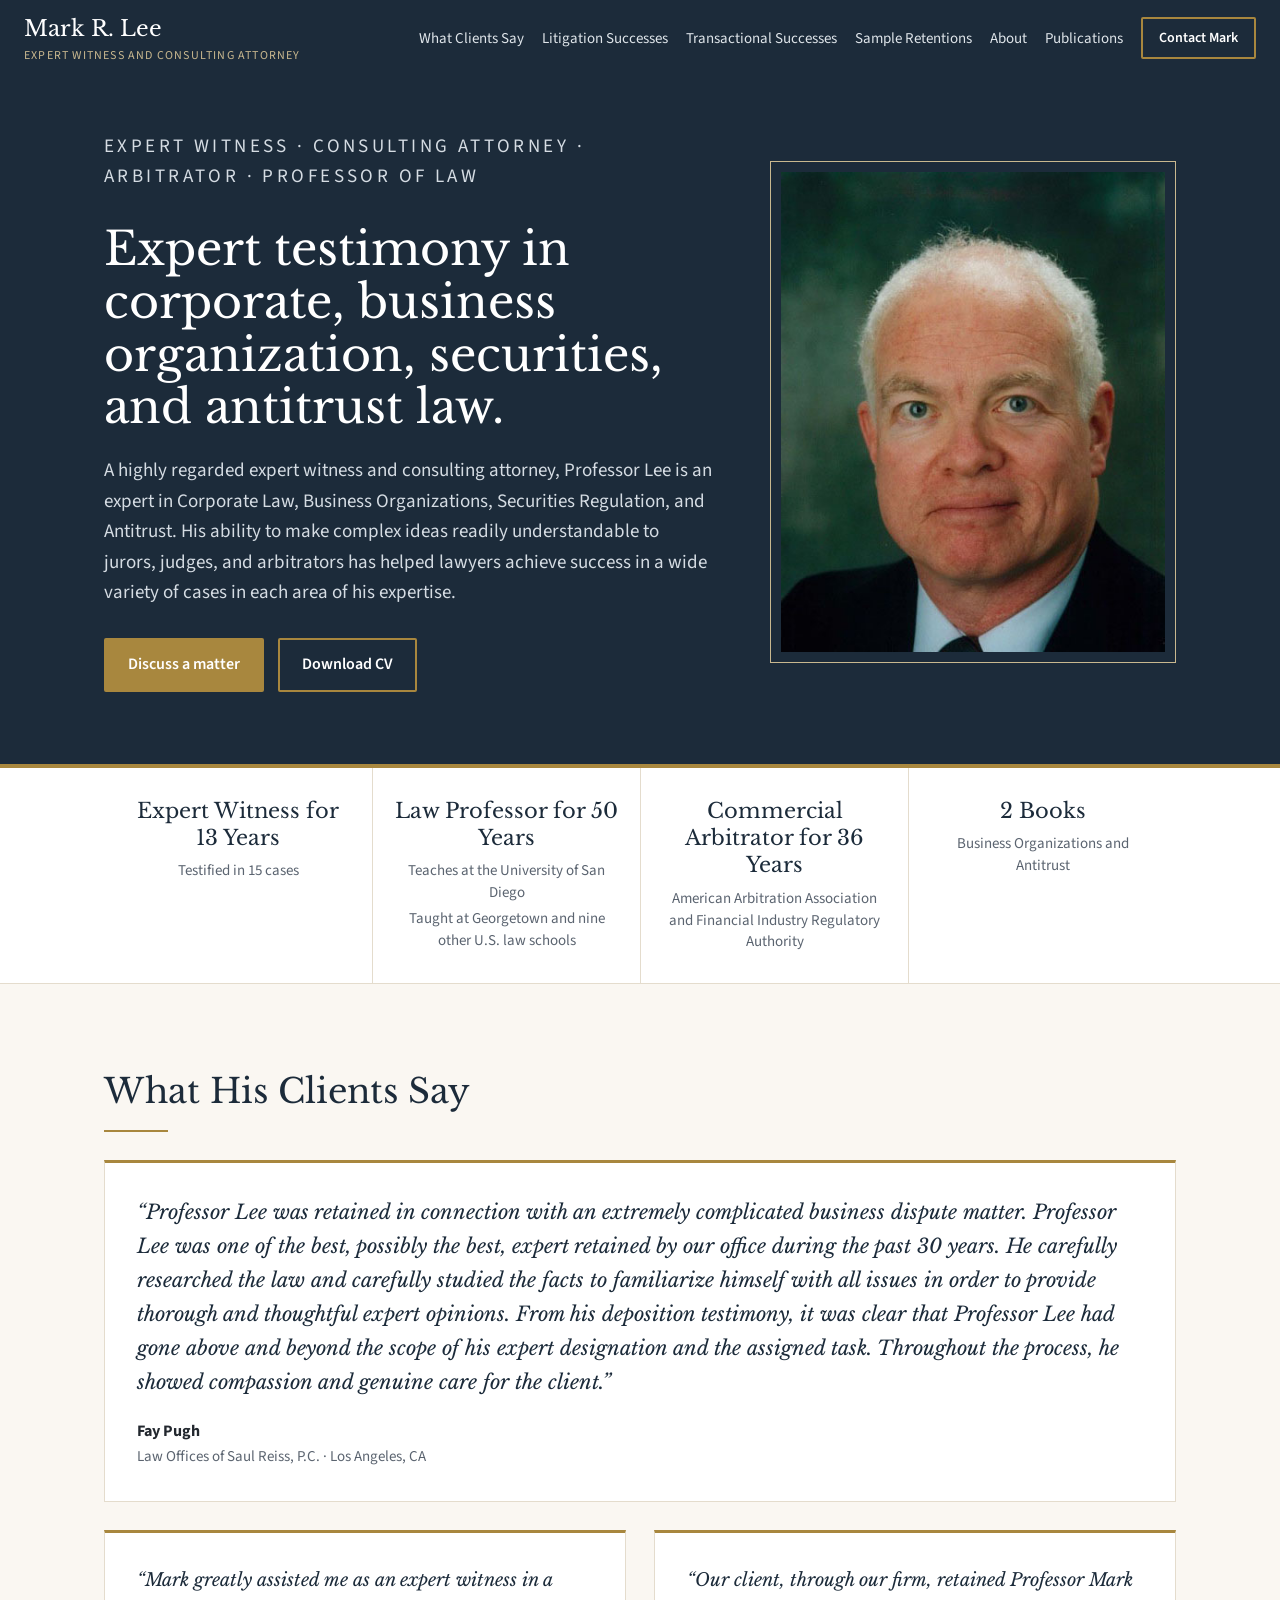
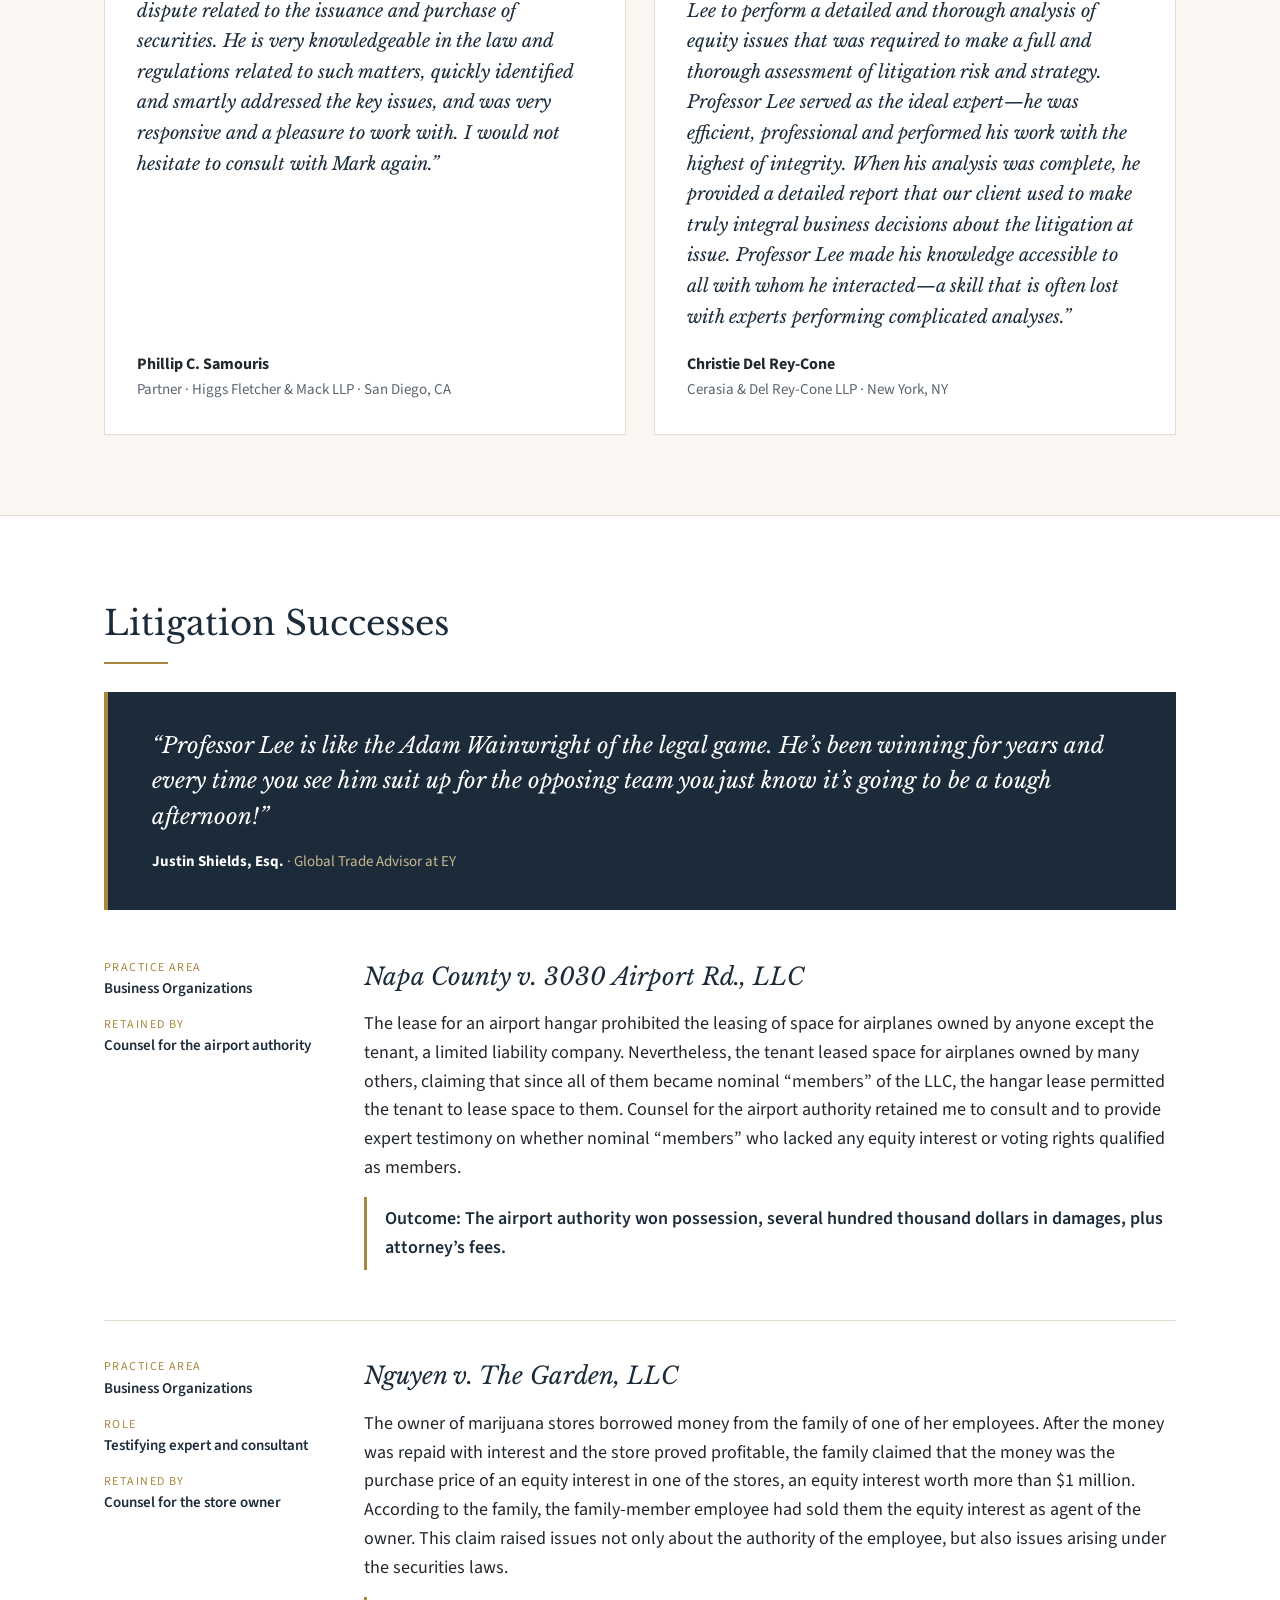
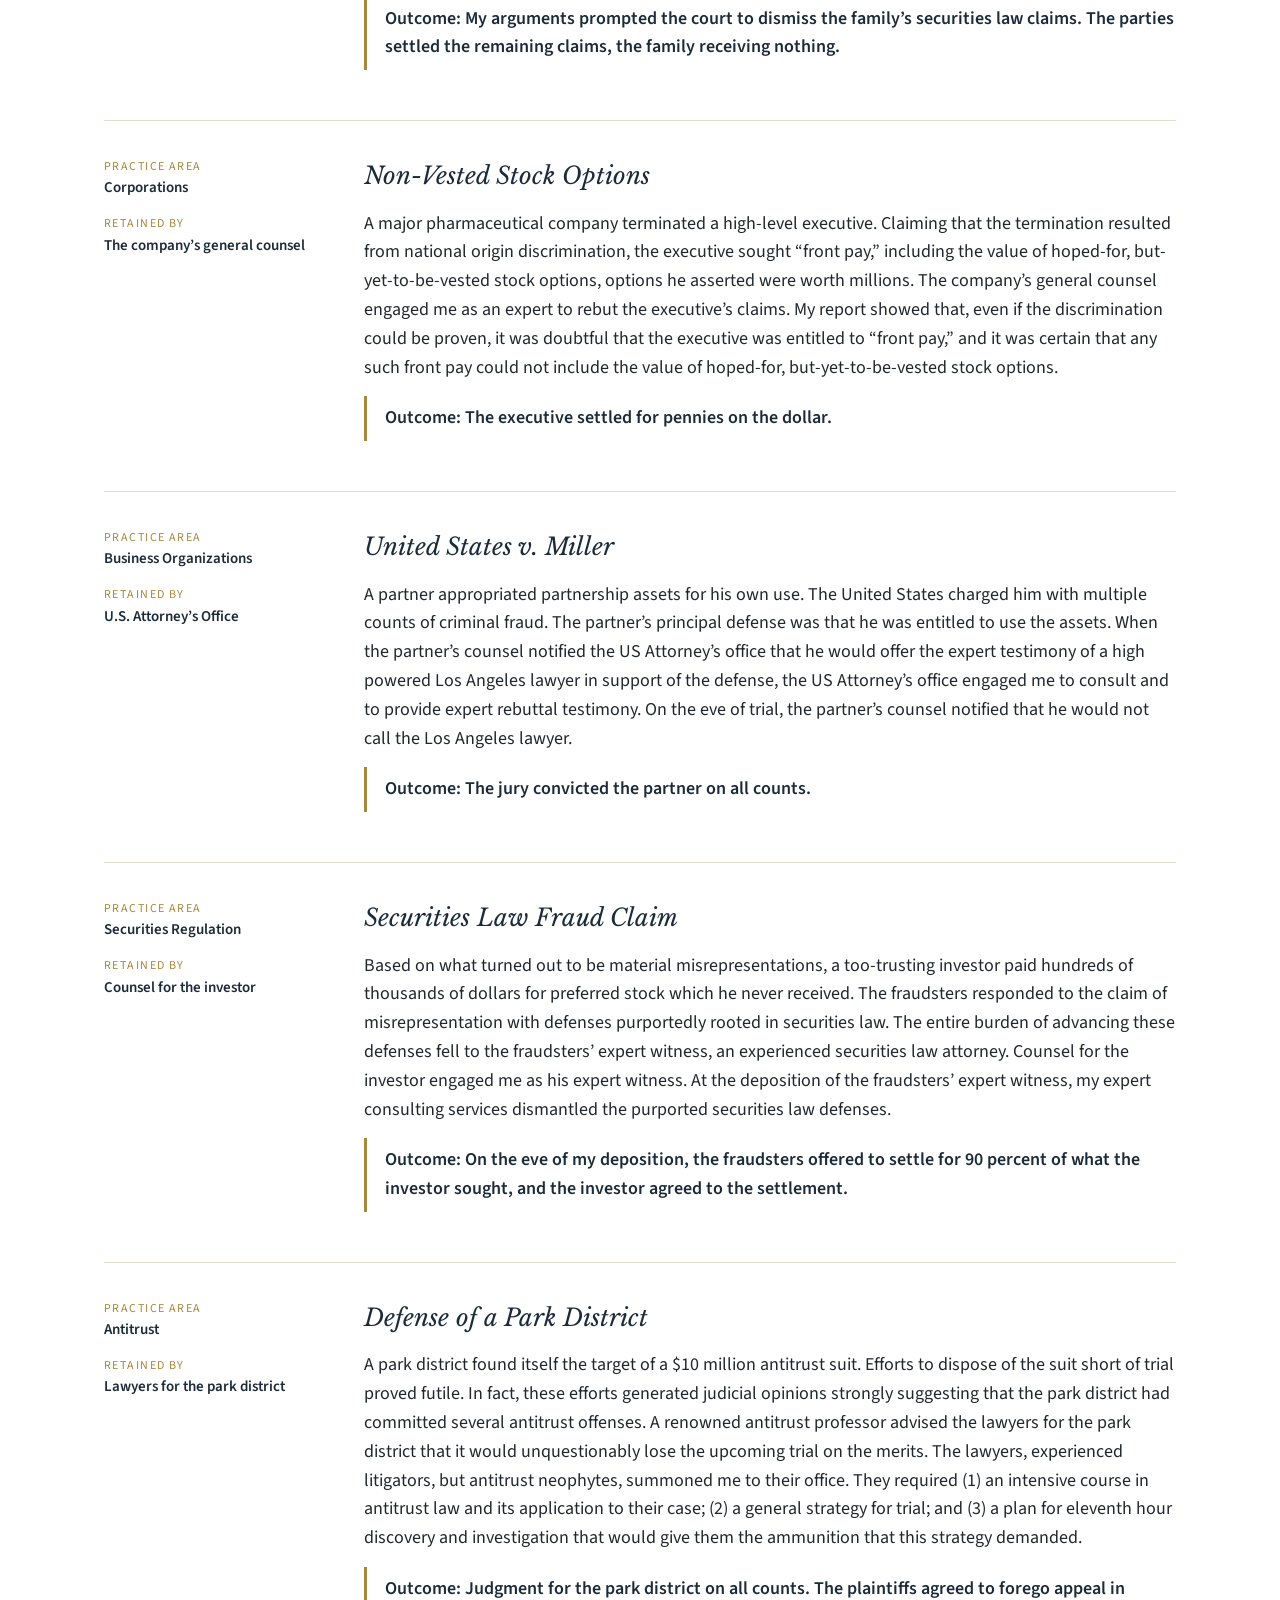
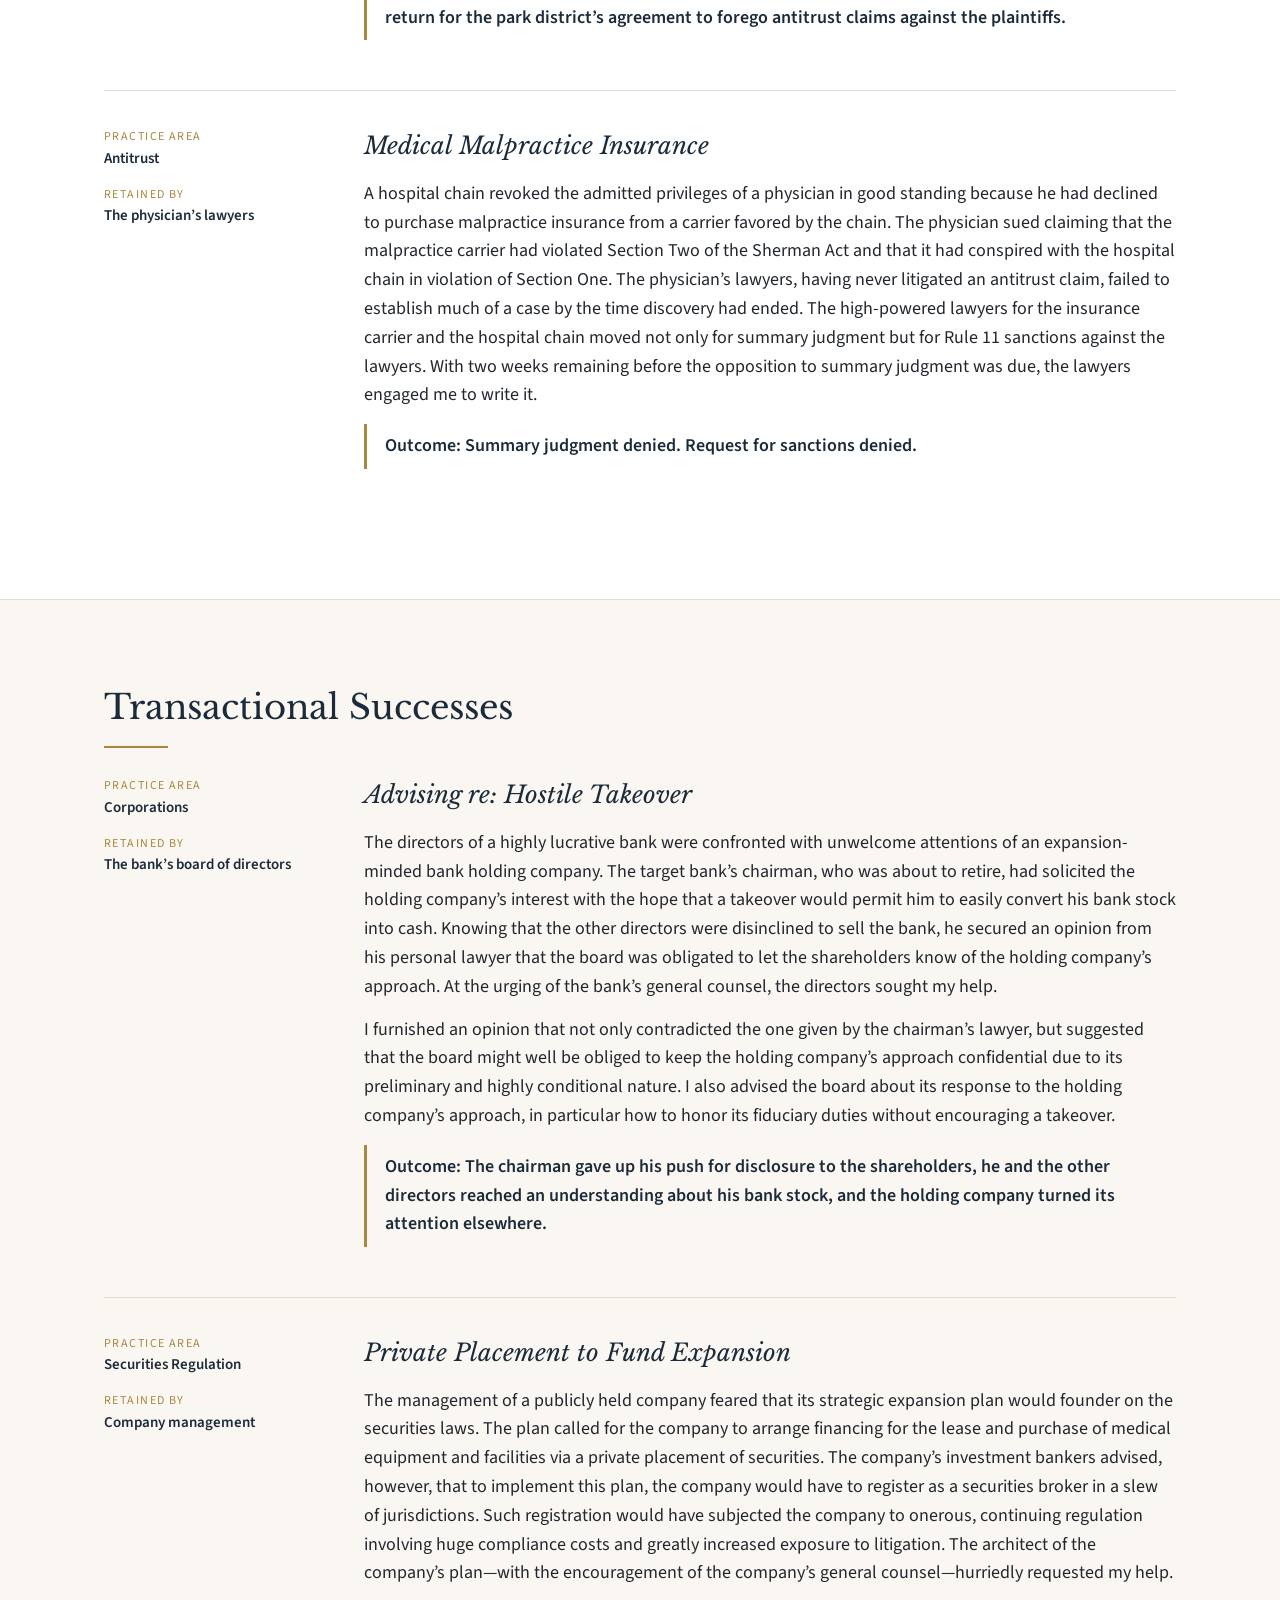
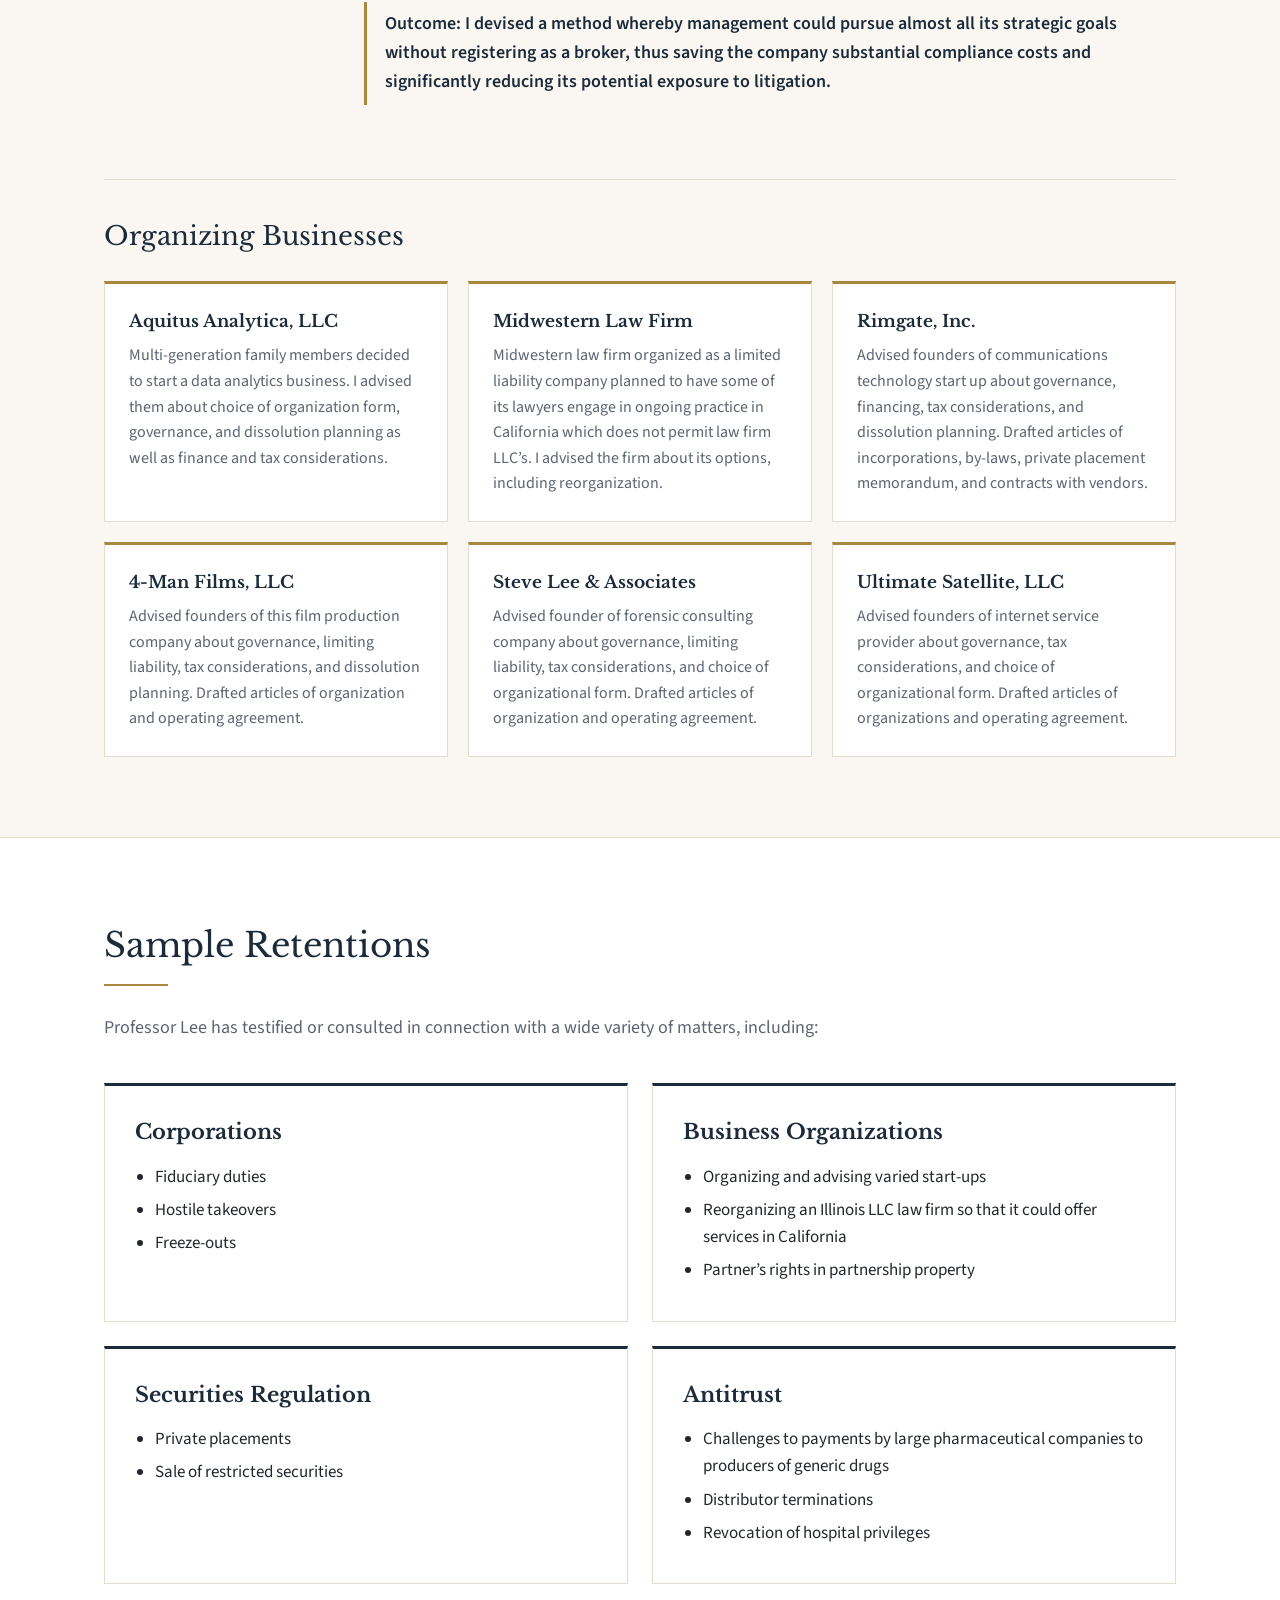
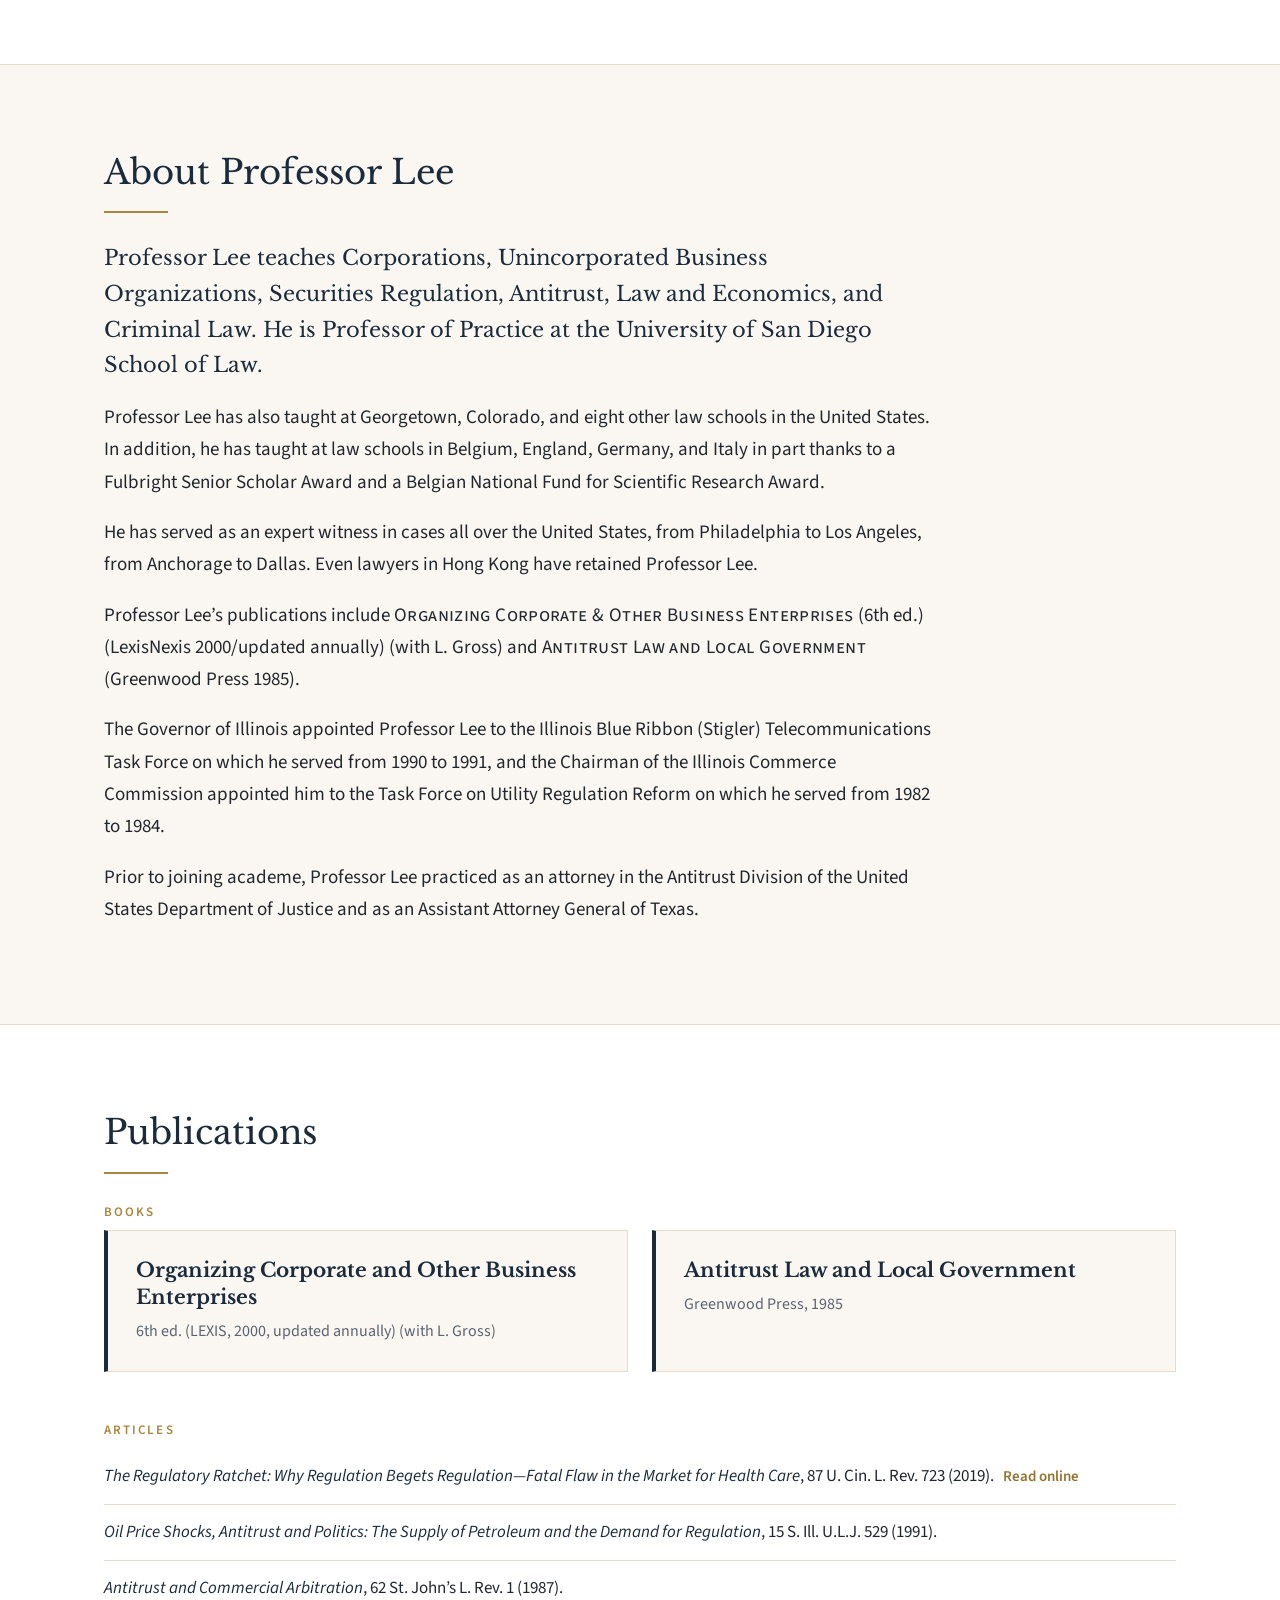
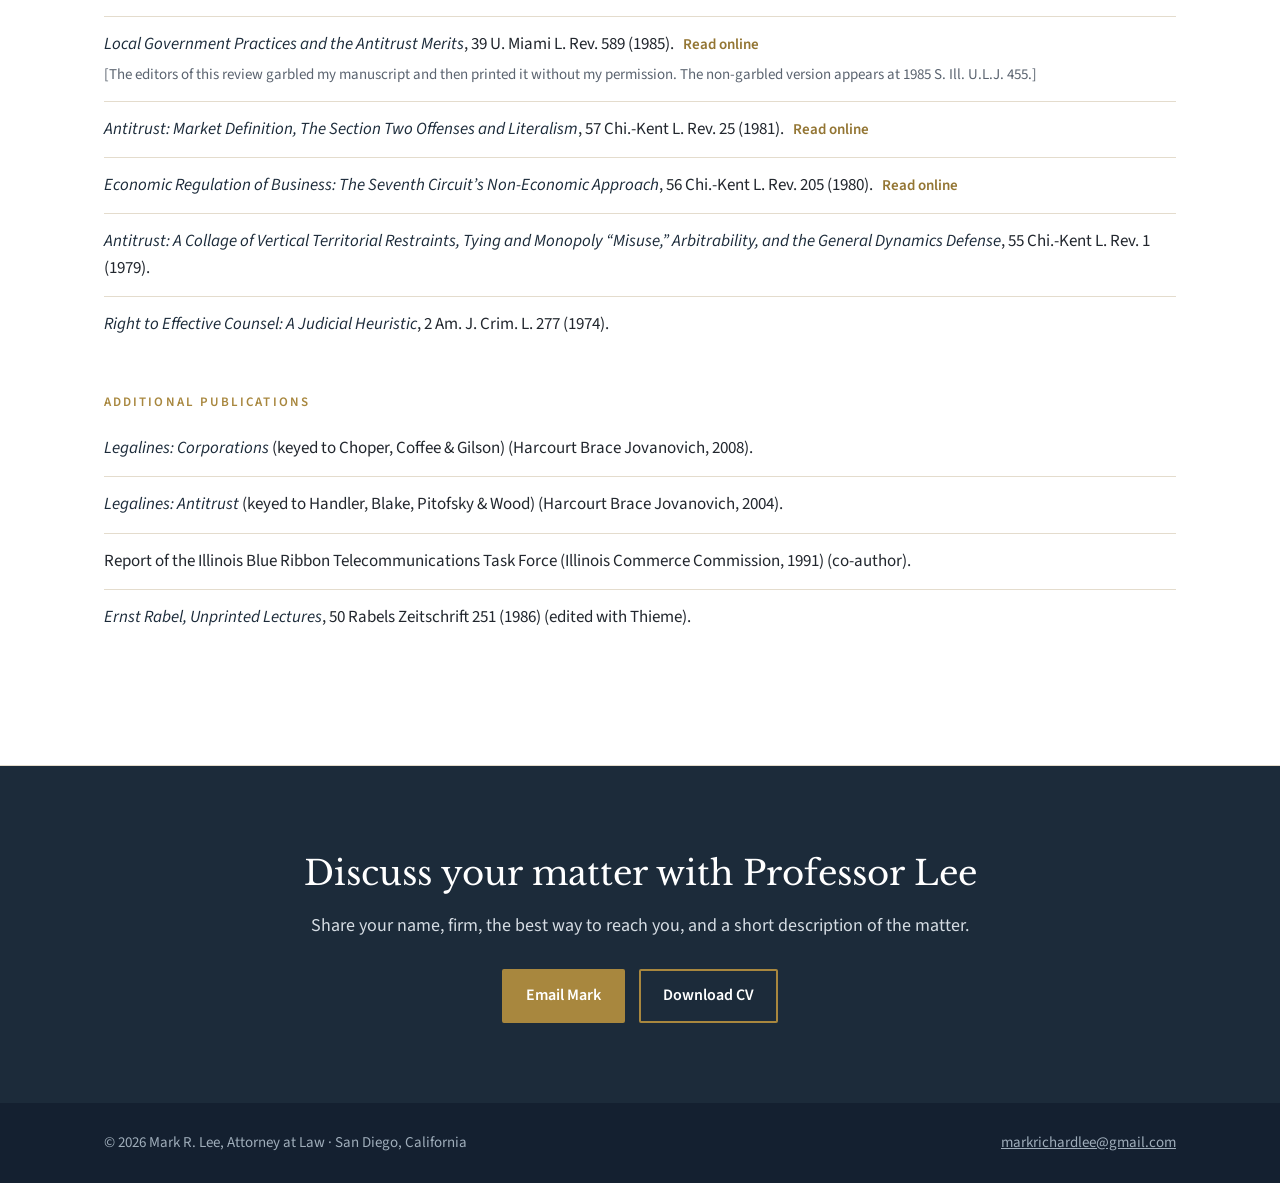
==== commit e67a3343: "Order menu to match page: About after Sample Retentions Co-Authored-By: Claude Opus 5.5 <noreply@ant" ====
--- a/index.html
+++ b/index.html
@@ -18,11 +18,11 @@
 			<button class="menu-toggle" aria-expanded="false" aria-controls="site-nav">Menu</button>
 			<nav class="site-nav" id="site-nav">
 				<ul>
-					<li><a href="#about">About</a></li>
 					<li><a href="#clients">What Clients Say</a></li>
 					<li><a href="#litigation">Litigation Successes</a></li>
 					<li><a href="#transactional">Transactional Successes</a></li>
 					<li><a href="#retentions">Sample Retentions</a></li>
+					<li><a href="#about">About</a></li>
 					<li><a href="#publications">Publications</a></li>
 					<li><a class="btn" href="#contact">Contact Mark</a></li>
 				</ul>
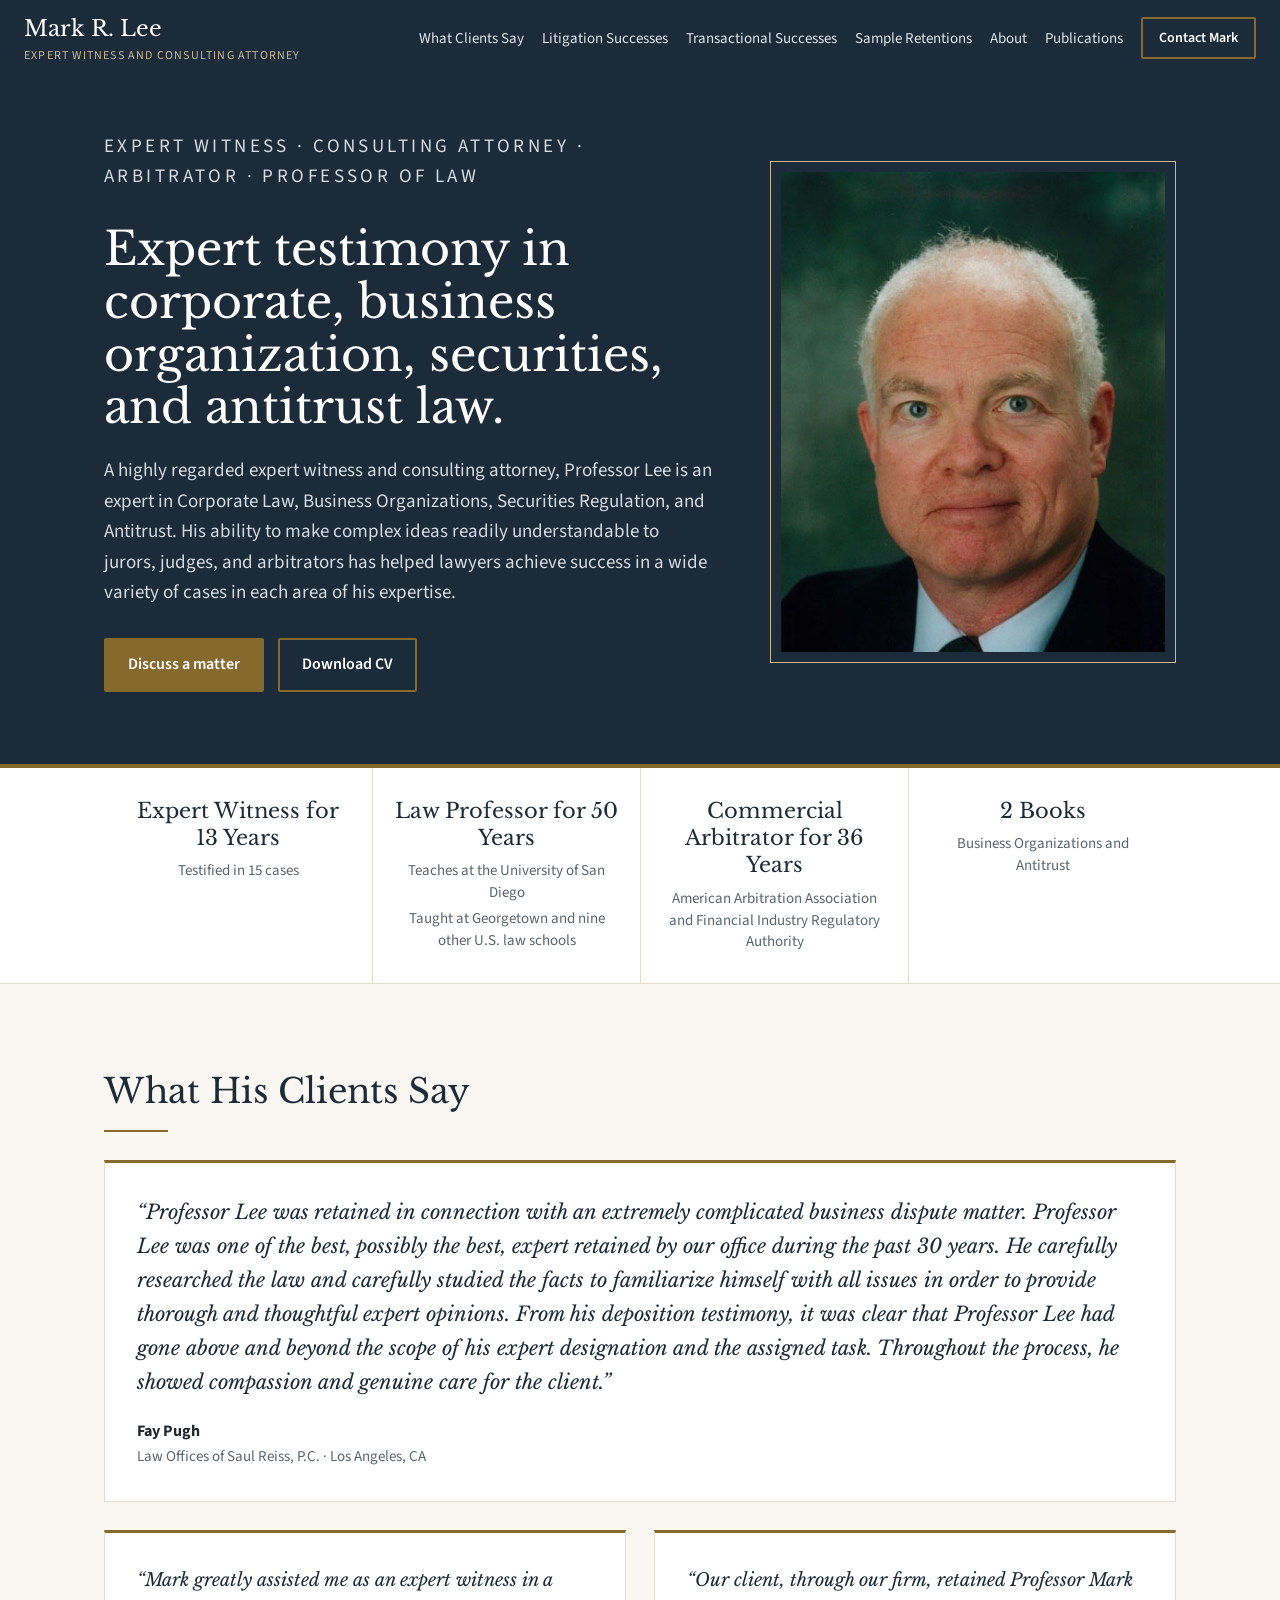
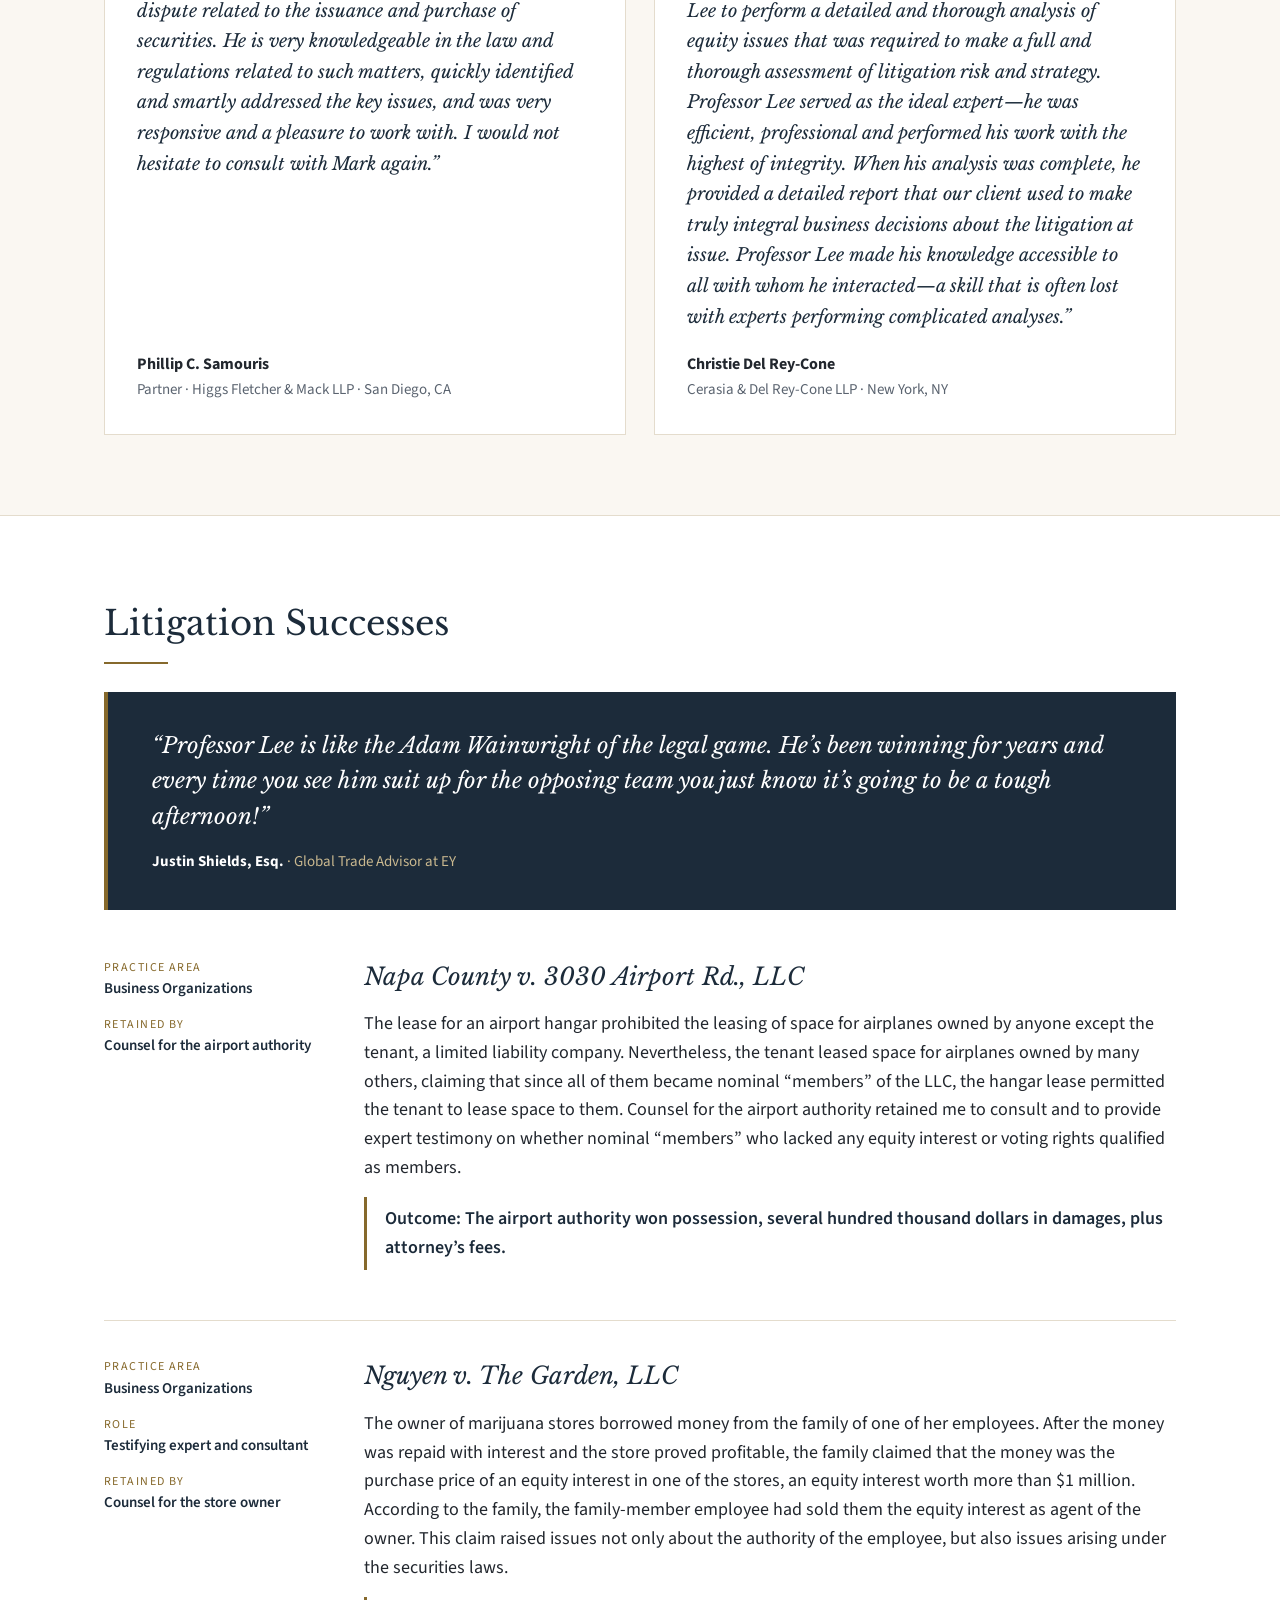
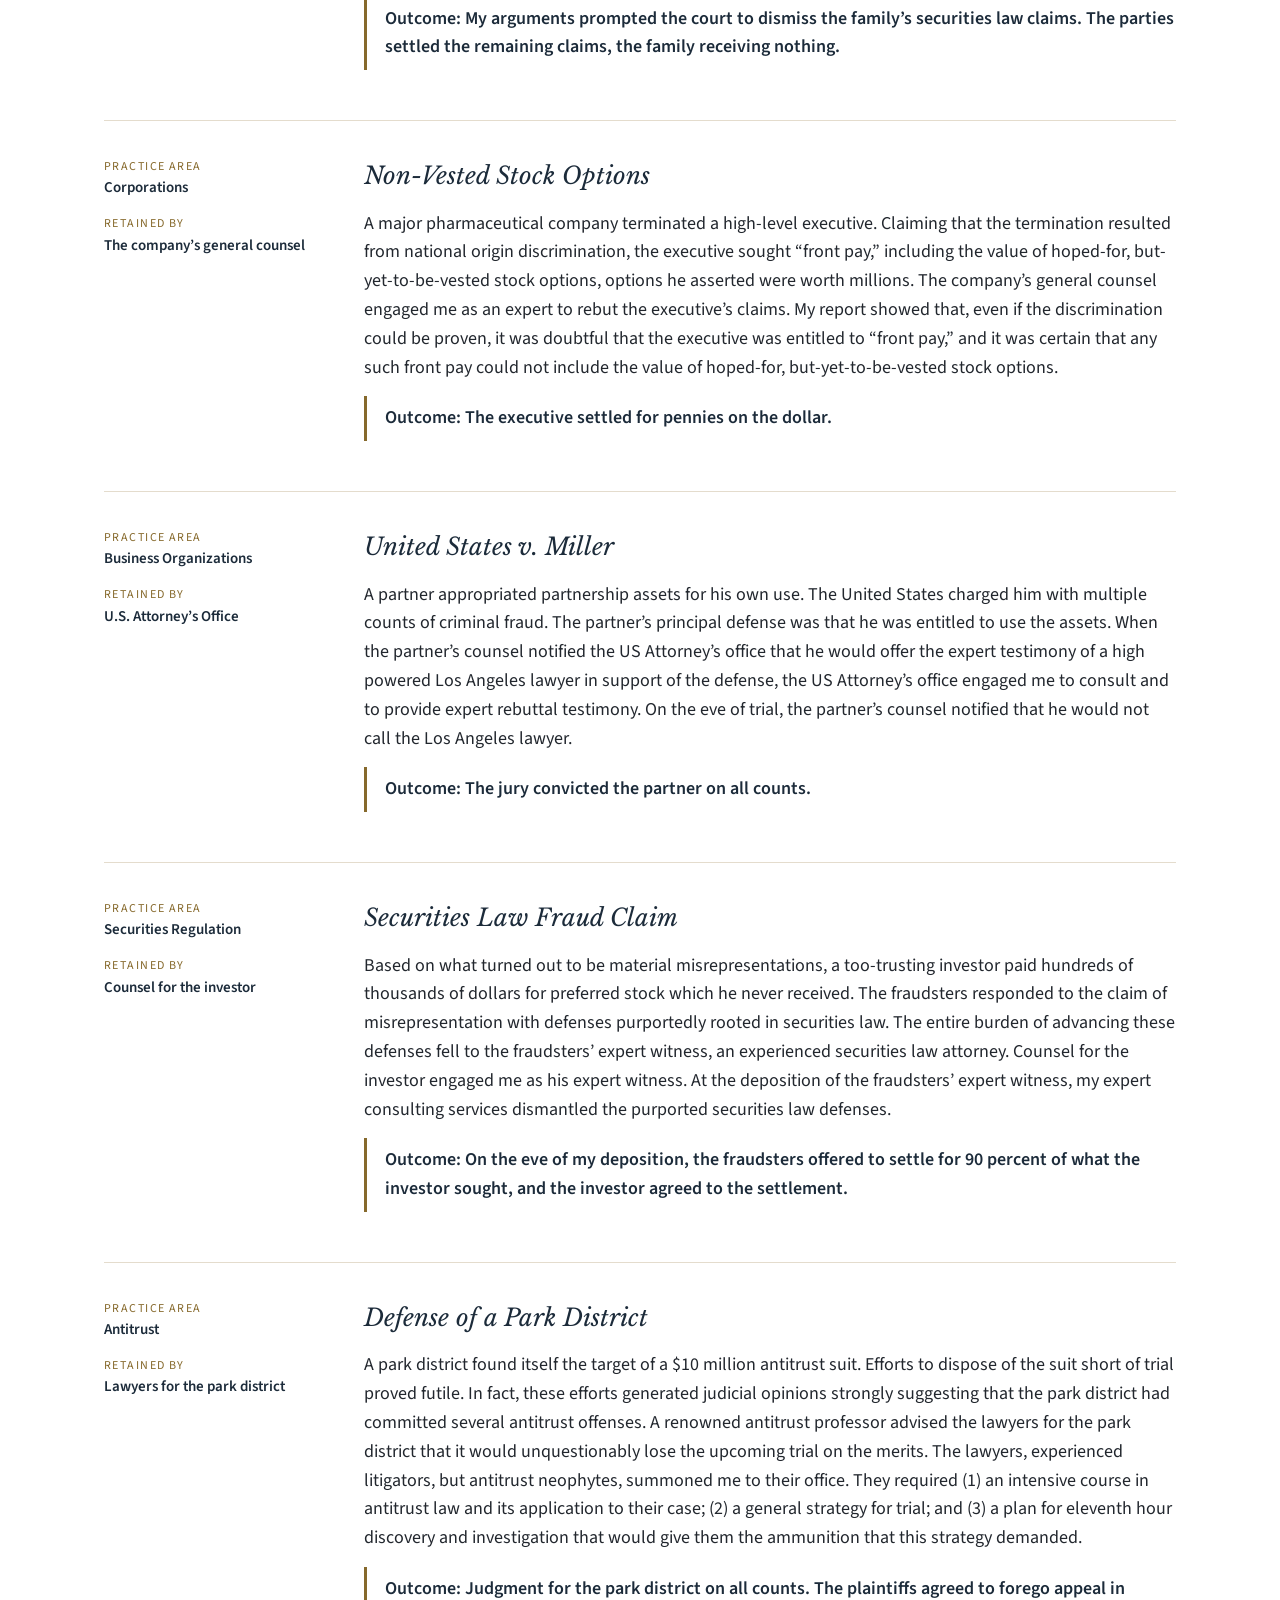
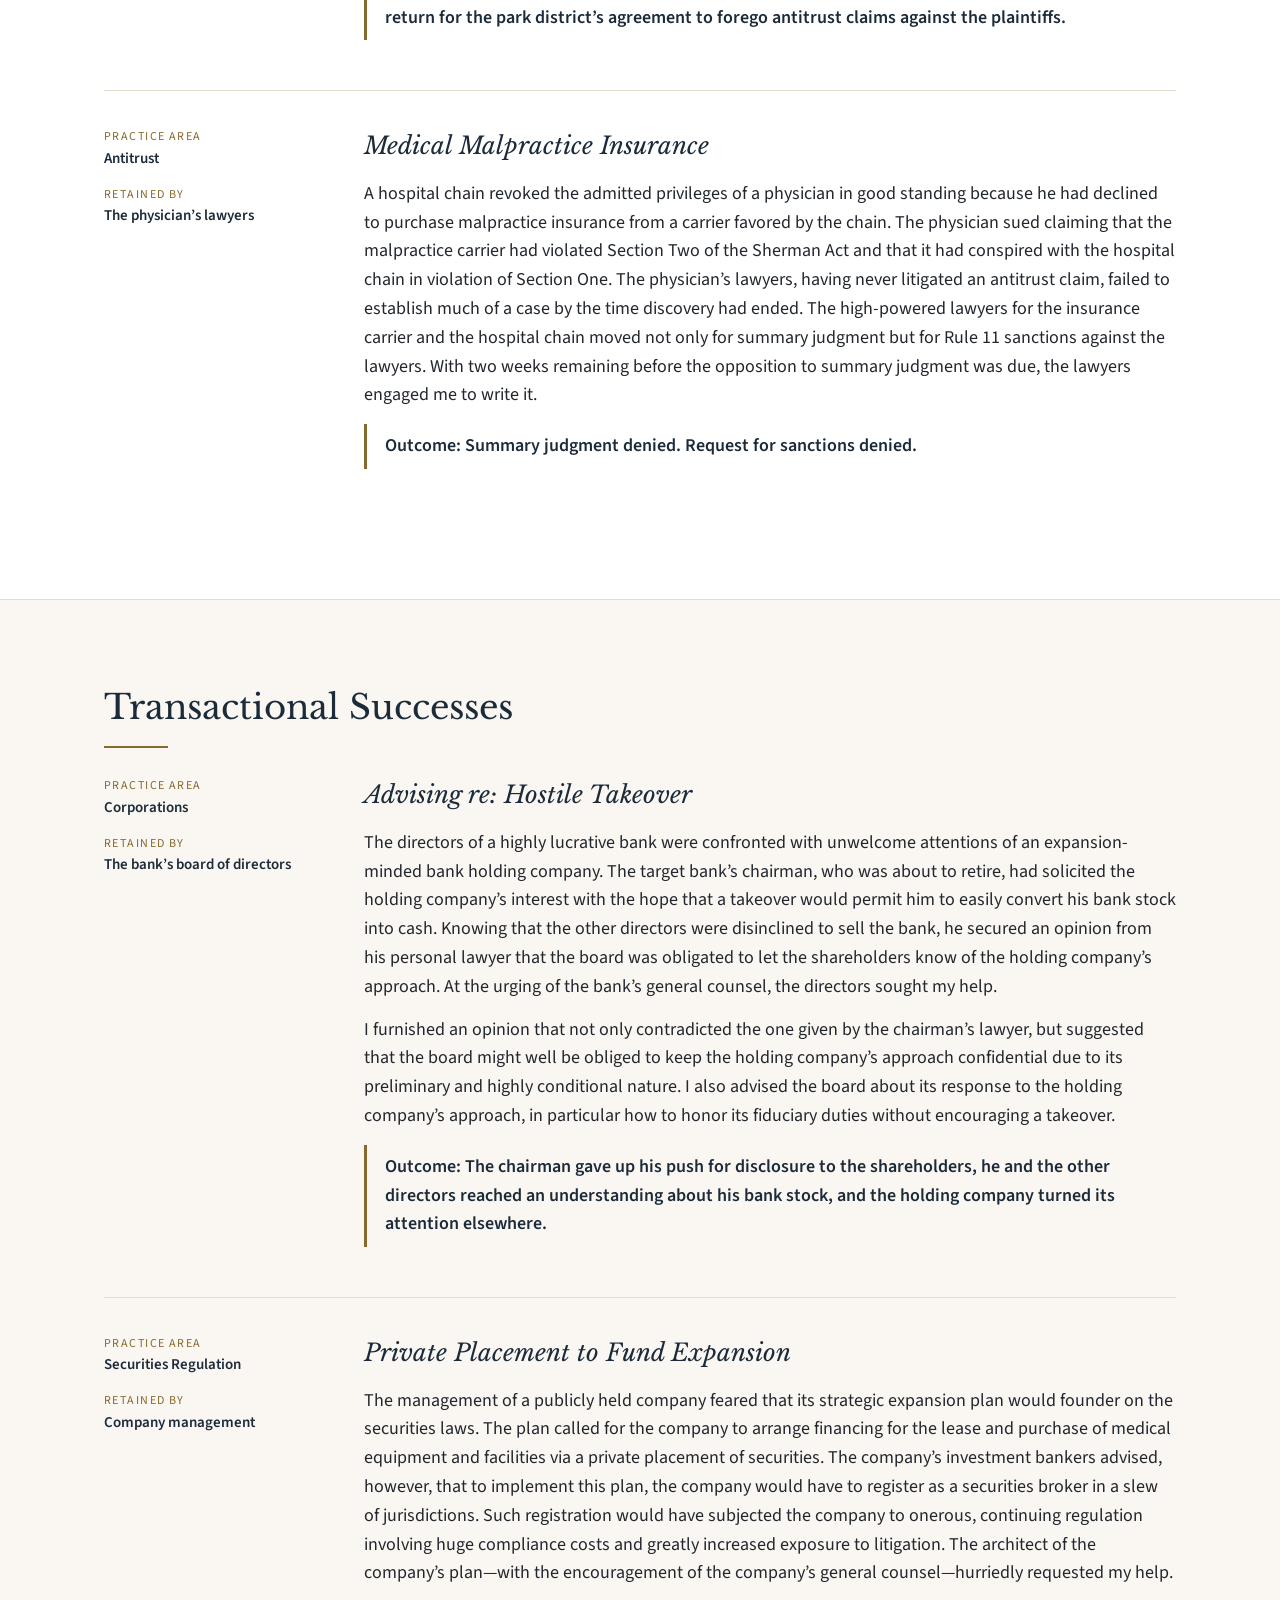
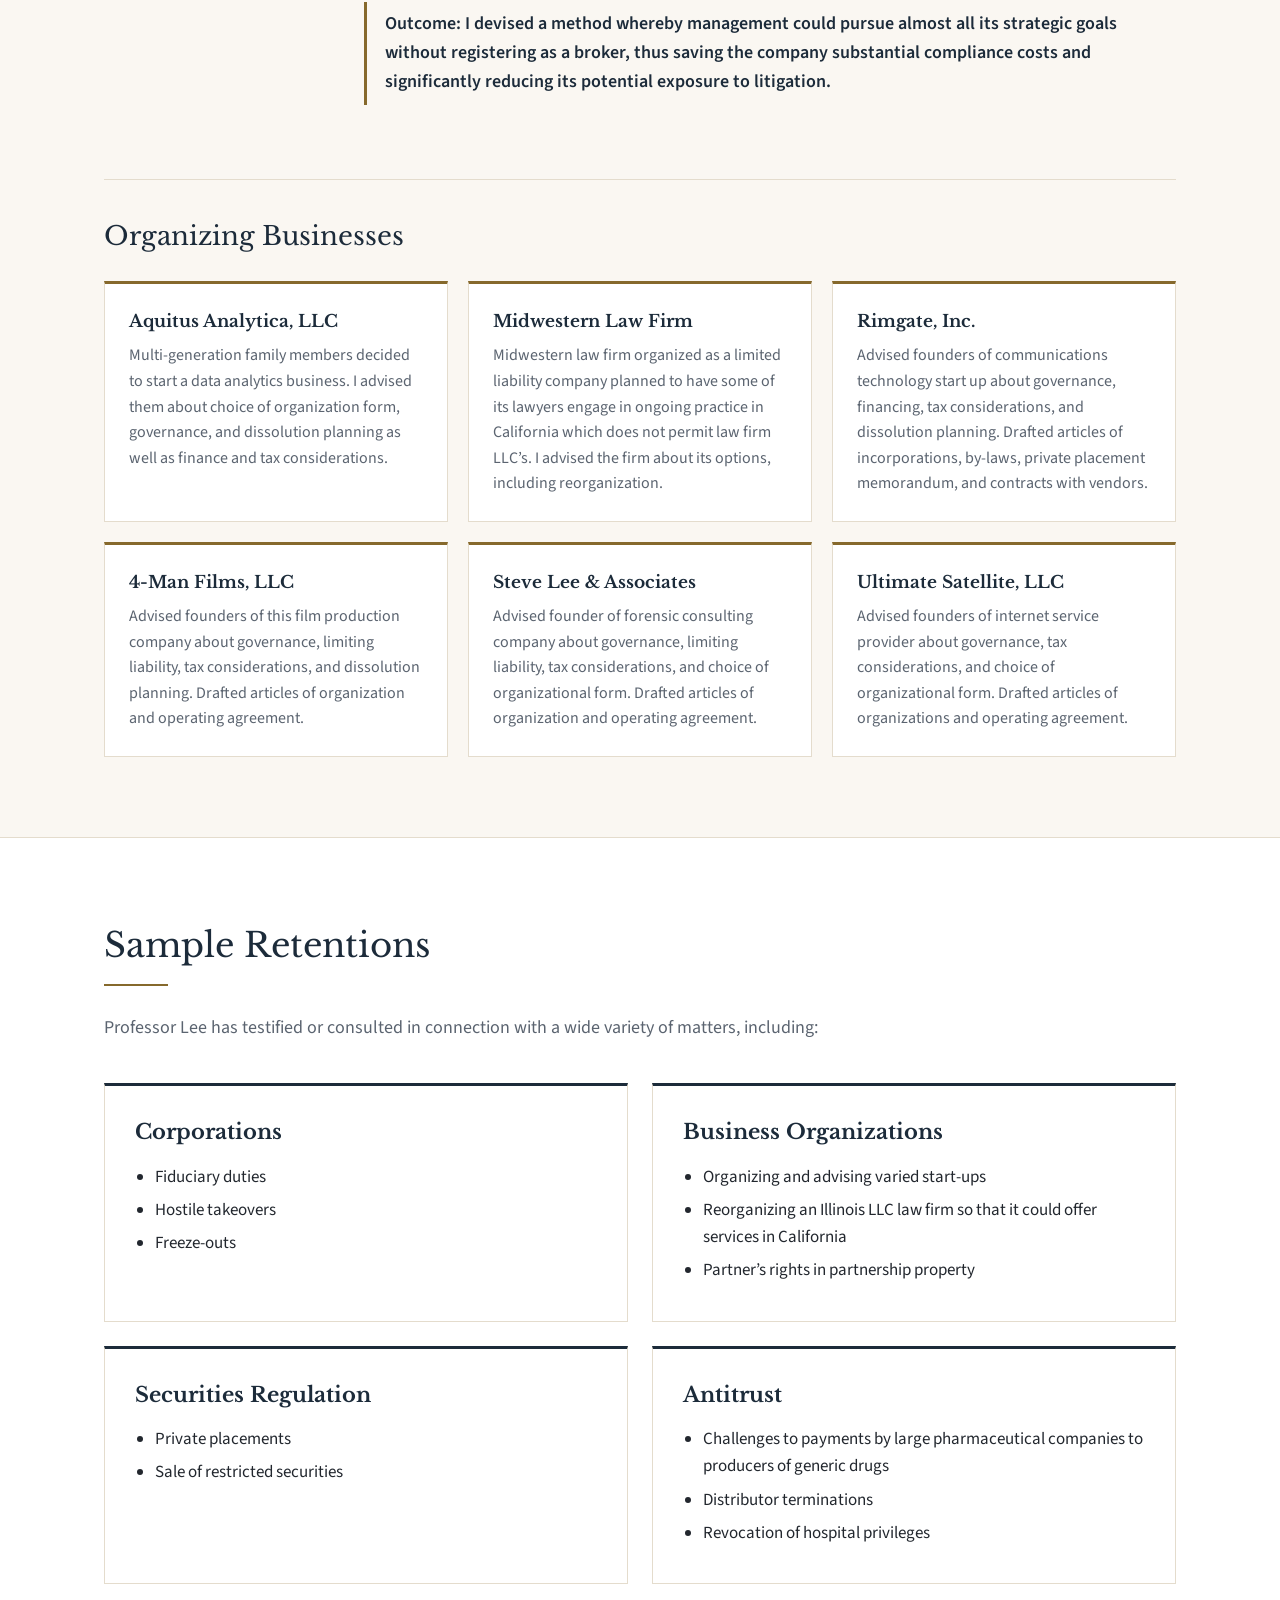
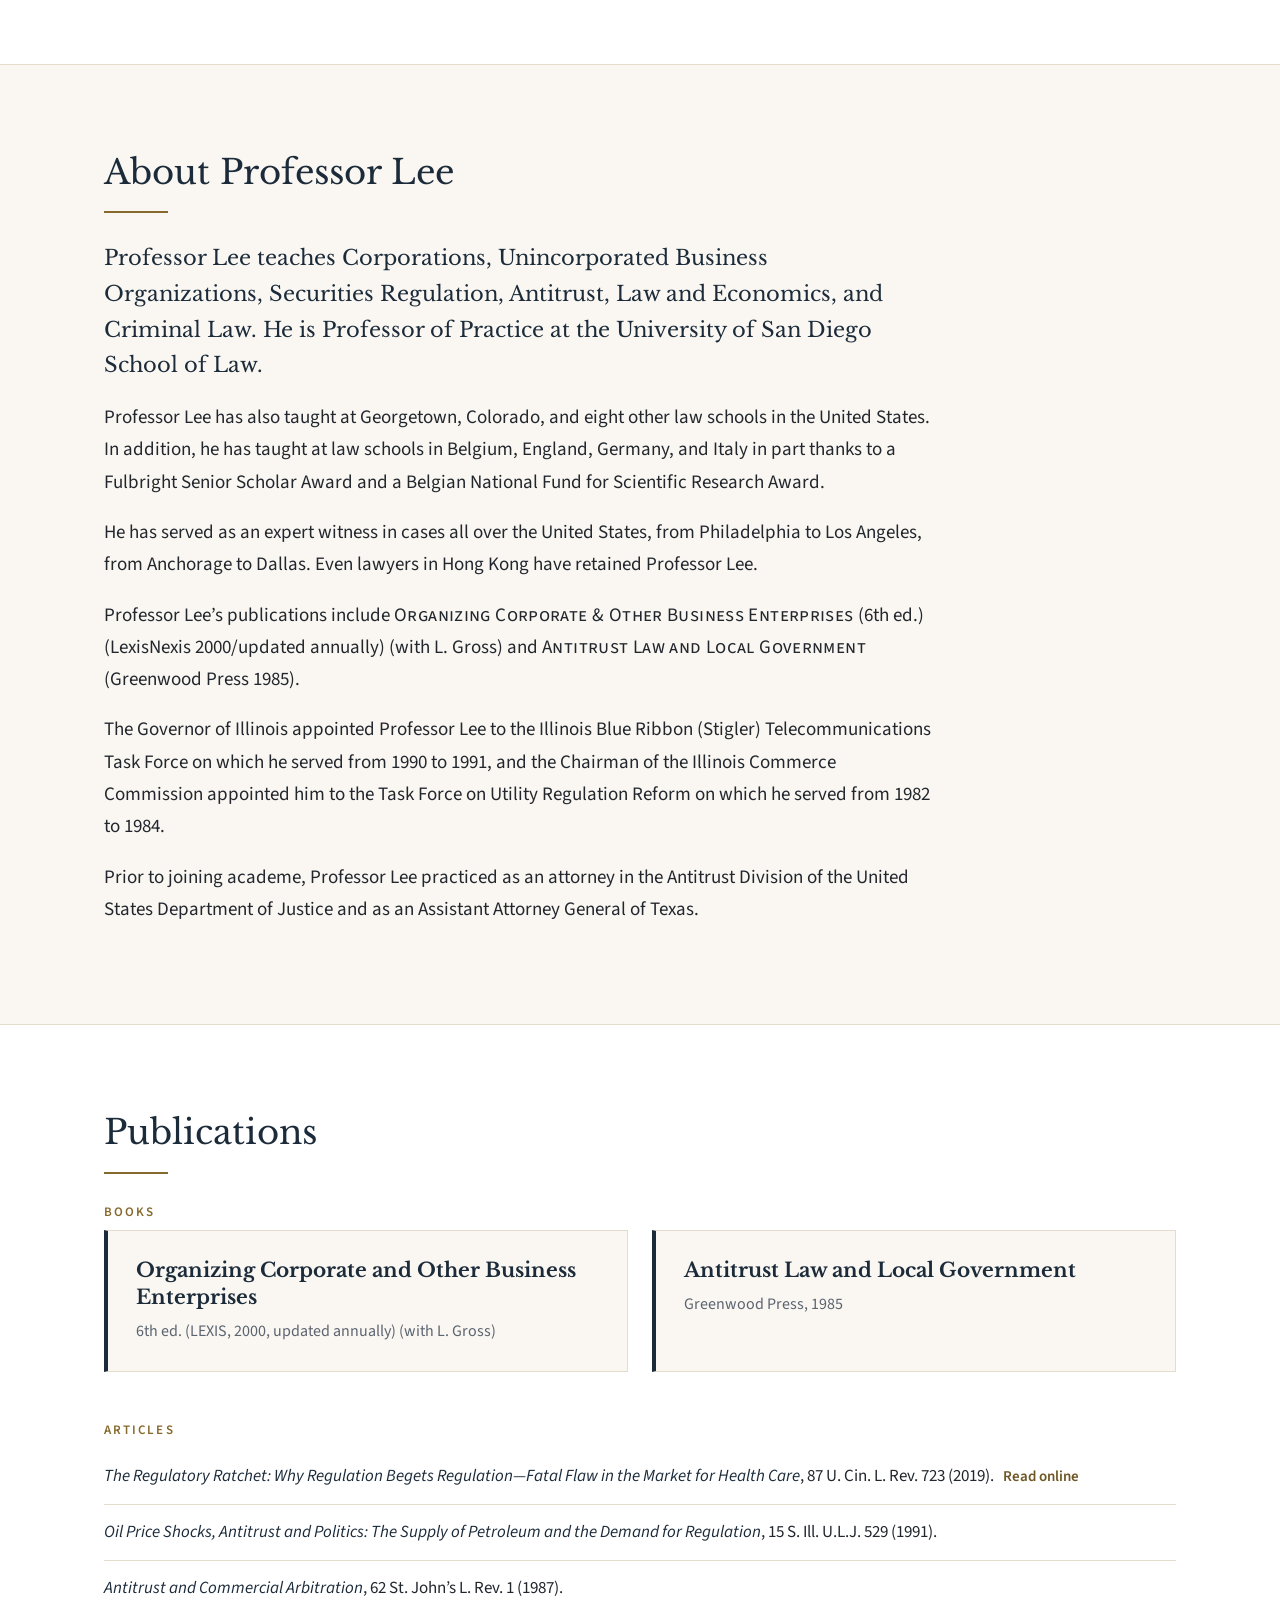
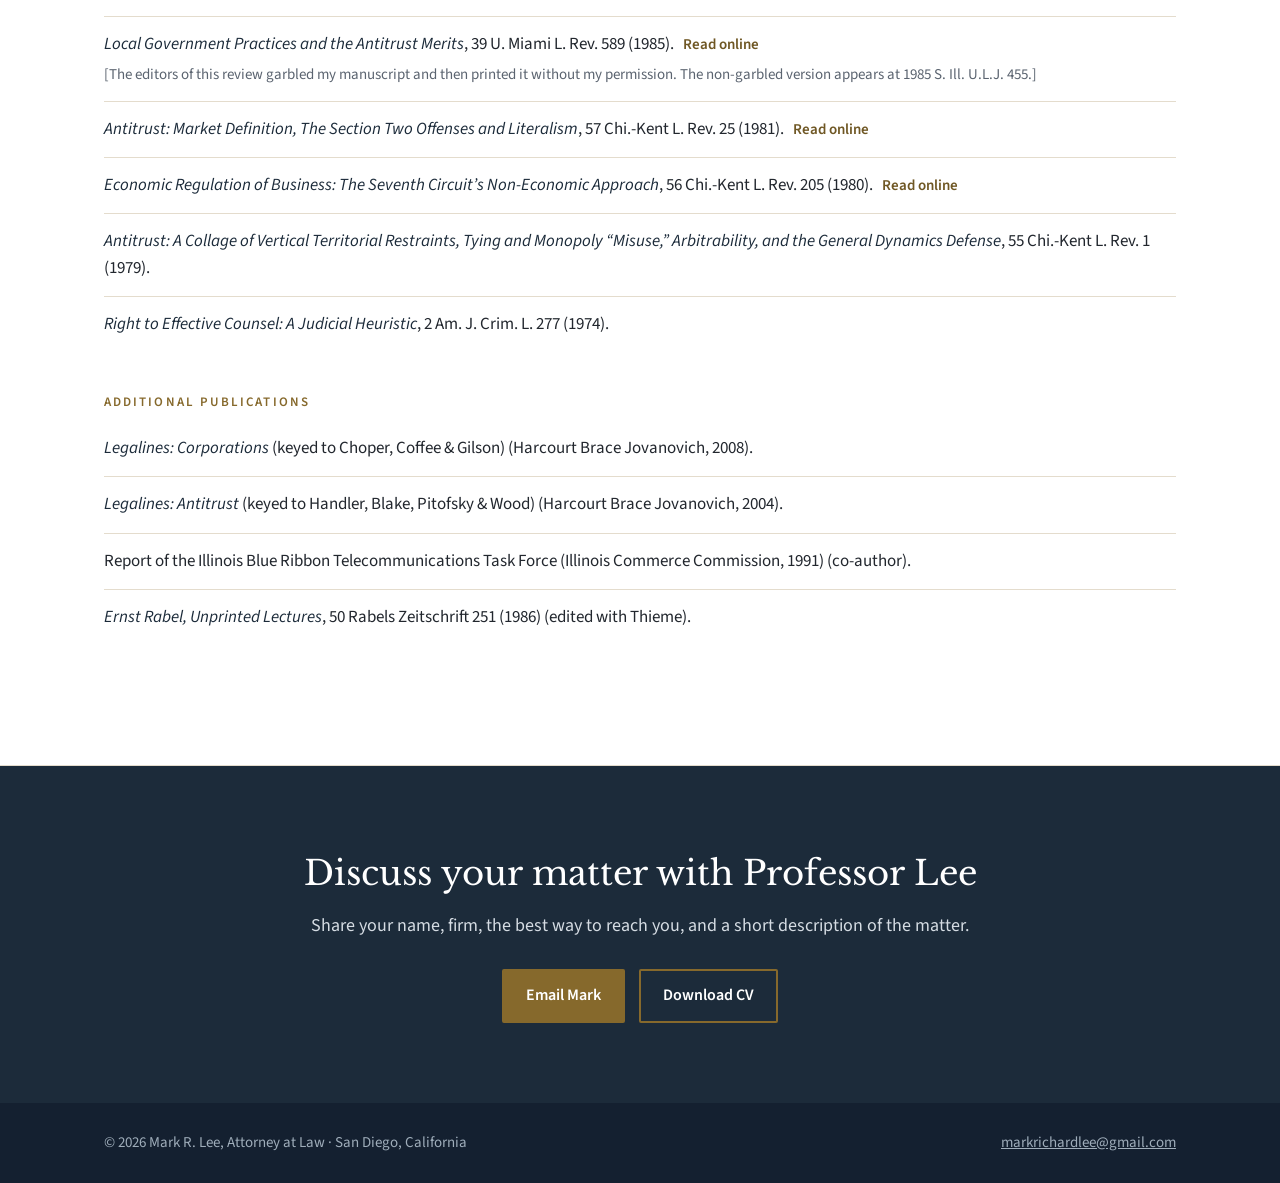
==== commit 327de6d2: "Accessibility, cleanup, link previews, and site icon - Darken gold so button text and labels meet WC" ====
--- a/index.html
+++ b/index.html
@@ -6,6 +6,20 @@
 	<meta name="robots" content="noindex, nofollow"> <!-- PREVIEW ONLY: remove at launch -->
 	<title>Mark R. Lee | Antitrust, Corporate &amp; Securities Expert Witness</title>
 	<meta name="description" content="Mark R. Lee is an expert witness, consulting attorney, and commercial arbitrator in corporate law, business organizations, securities regulation, and antitrust, and a law professor for 50 years.">
+	<!-- Link previews (email, texts, LinkedIn). Absolute URLs: switch to https://markrlee.com/ at launch. -->
+	<meta property="og:type" content="website">
+	<meta property="og:site_name" content="Mark R. Lee">
+	<meta property="og:title" content="Mark R. Lee | Expert Witness and Consulting Attorney">
+	<meta property="og:description" content="Expert testimony in corporate, business organization, securities, and antitrust law. Law professor for 50 years; commercial arbitrator for 36 years.">
+	<meta property="og:url" content="https://angielee2.github.io/markrlee-preview/">
+	<meta property="og:image" content="https://angielee2.github.io/markrlee-preview/images/share-card.jpg">
+	<meta property="og:image:width" content="1200">
+	<meta property="og:image:height" content="630">
+	<meta property="og:image:alt" content="Mark R. Lee, Expert Witness and Consulting Attorney">
+	<meta name="twitter:card" content="summary_large_image">
+	<link rel="icon" href="favicon.svg" type="image/svg+xml">
+	<link rel="icon" href="favicon-32.png" type="image/png" sizes="32x32">
+	<link rel="apple-touch-icon" href="apple-touch-icon.png">
 	<link rel="preconnect" href="https://fonts.googleapis.com">
 	<link rel="preconnect" href="https://fonts.gstatic.com" crossorigin>
 	<link href="https://fonts.googleapis.com/css2?family=Libre+Baskerville:ital,wght@0,400;0,700;1,400&family=Source+Sans+3:wght@400;600&display=swap" rel="stylesheet">
--- a/site.css
+++ b/site.css
@@ -3,8 +3,8 @@
 	--navy-deep: #142030;
 	--ivory: #faf7f2;
 	--paper: #ffffff;
-	--gold: #a8873e;
-	--gold-dark: #937533;
+	--gold: #86692c;
+	--gold-dark: #6f5724;
 	--gold-light: #c9b88f;
 	--ink: #22272e;
 	--muted: #5b6470;
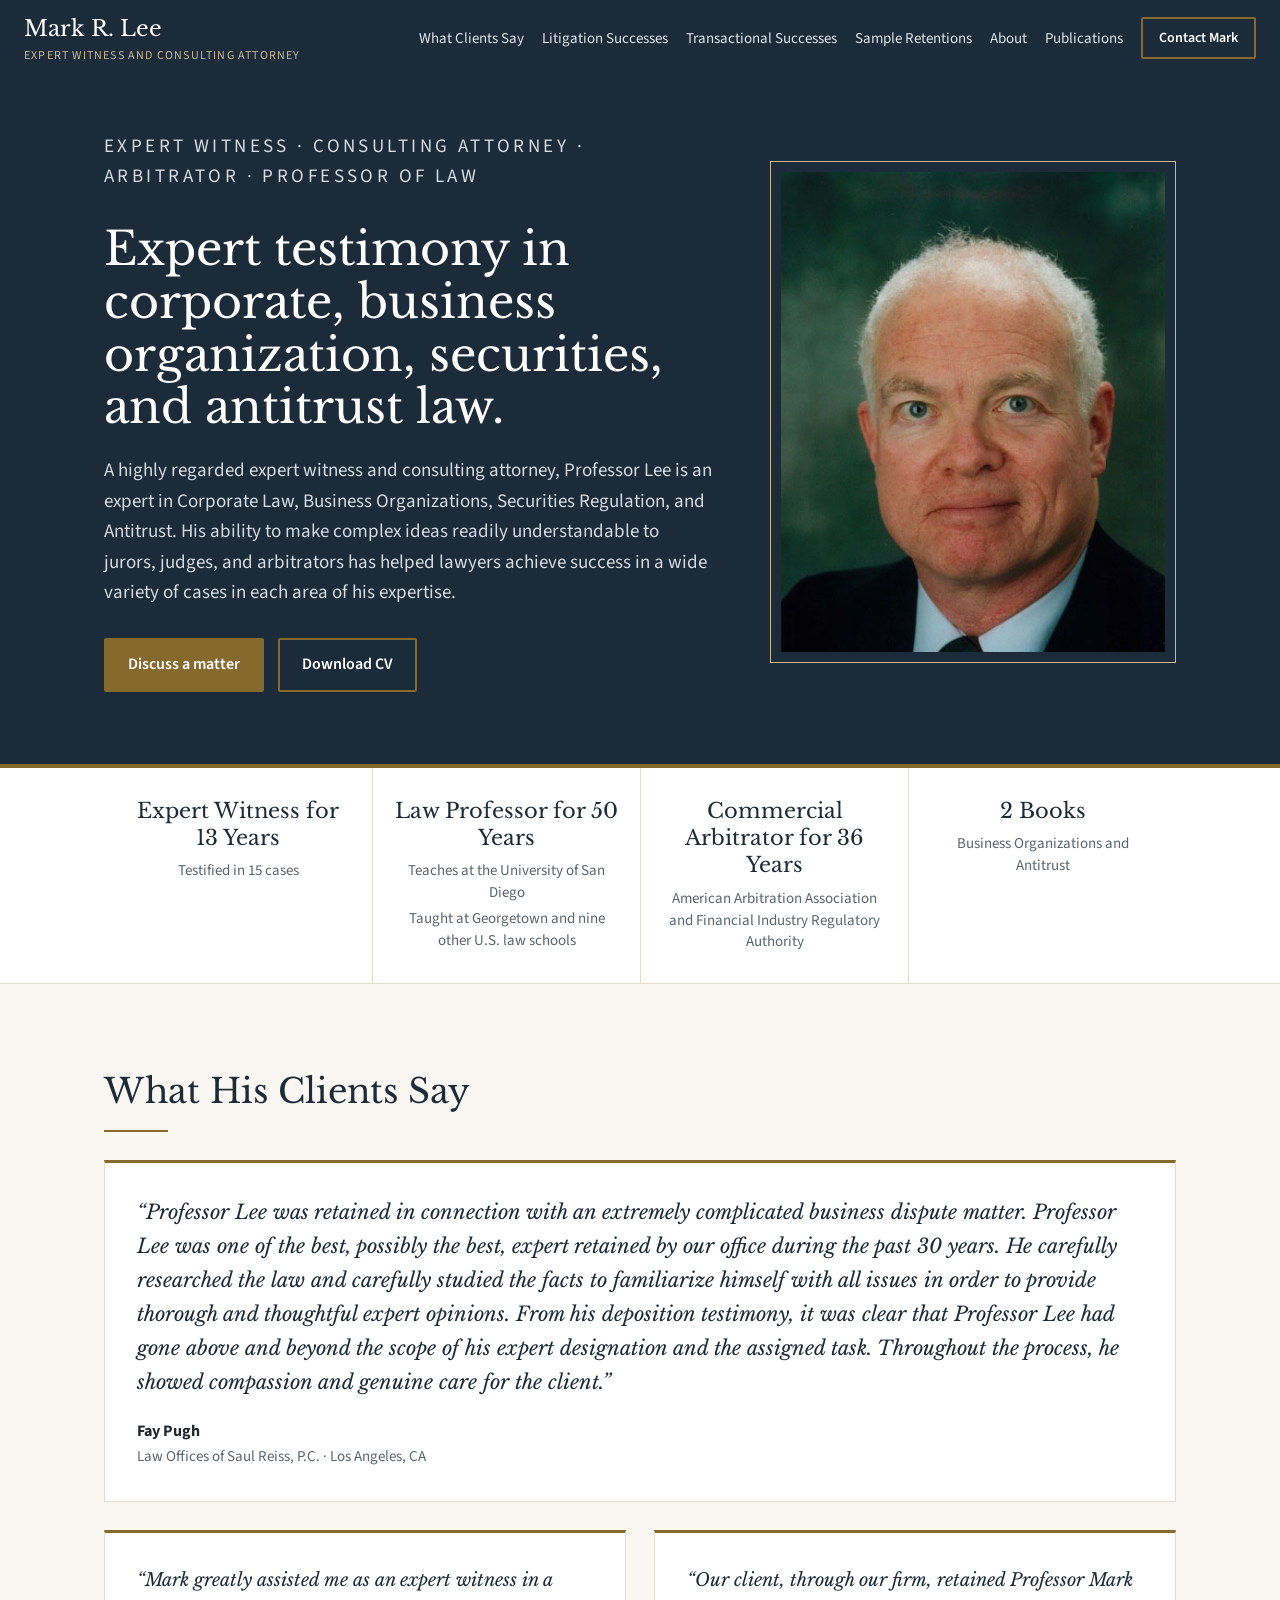
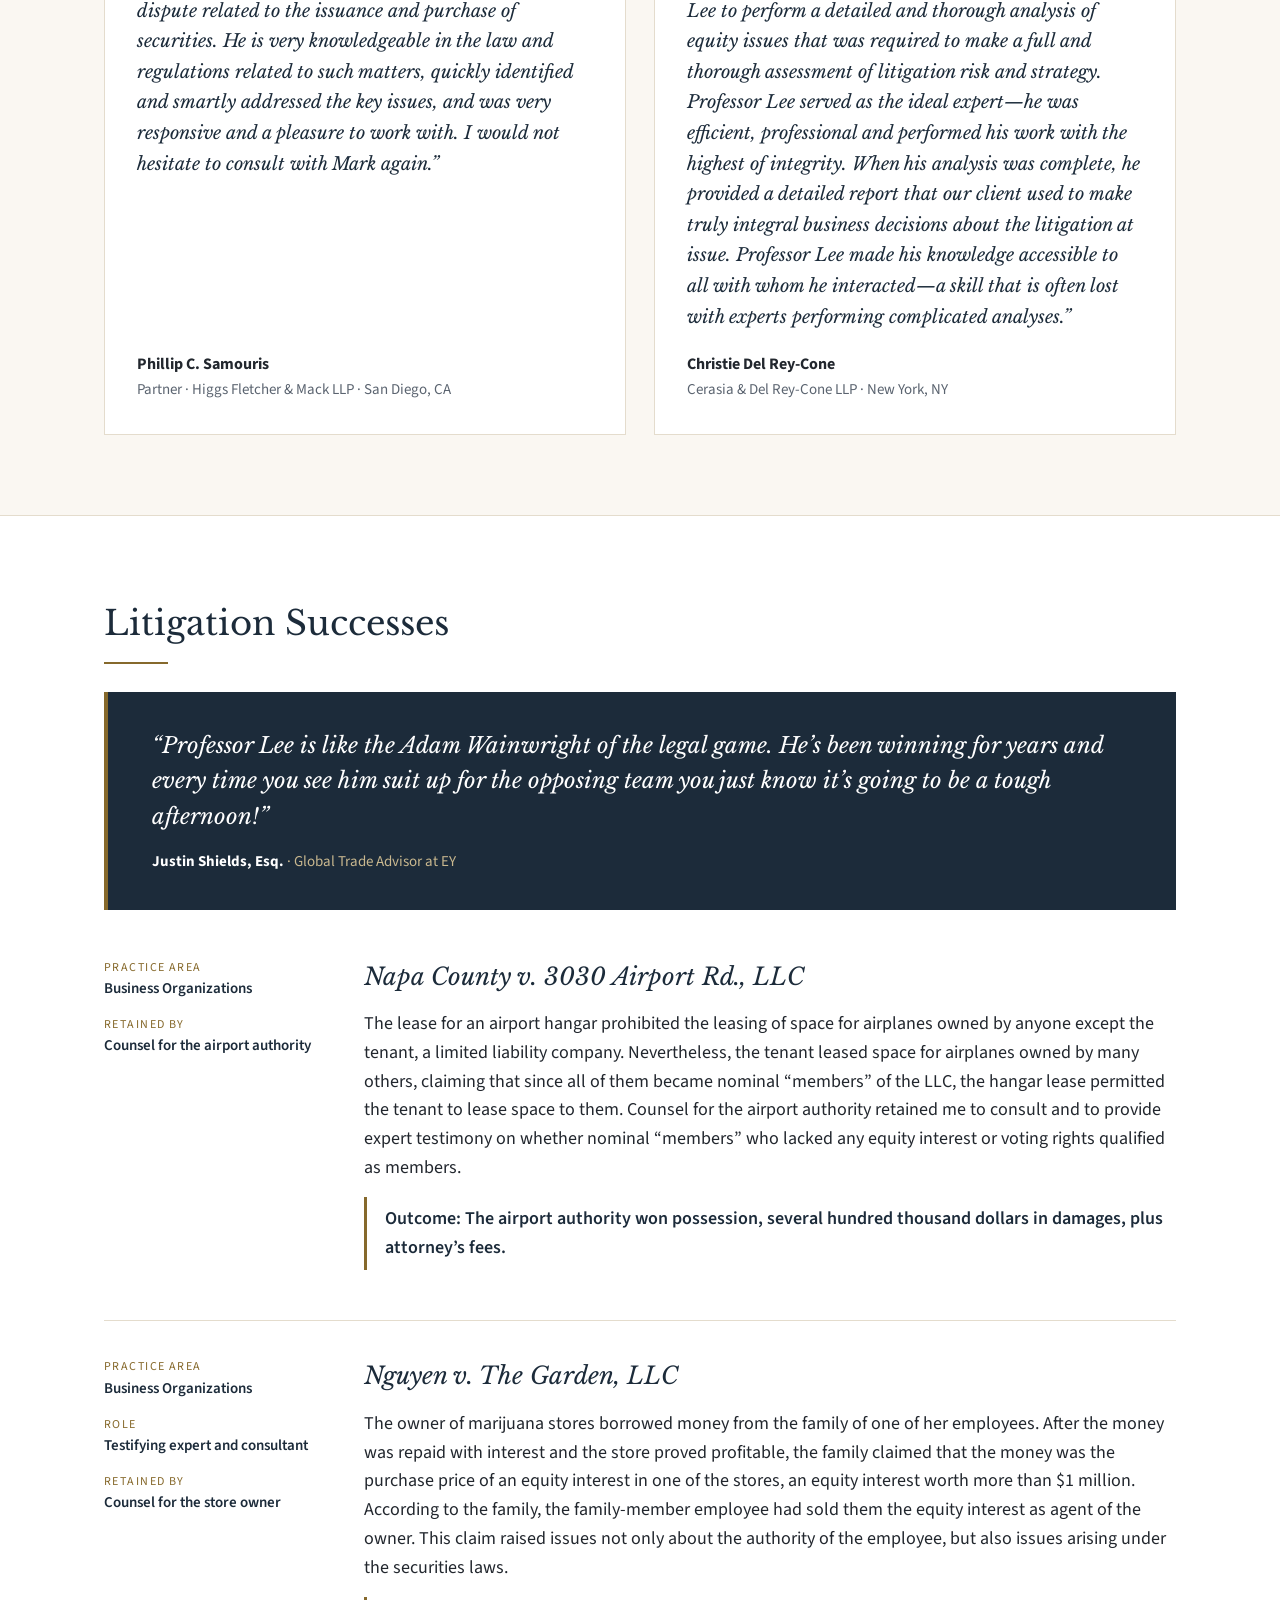
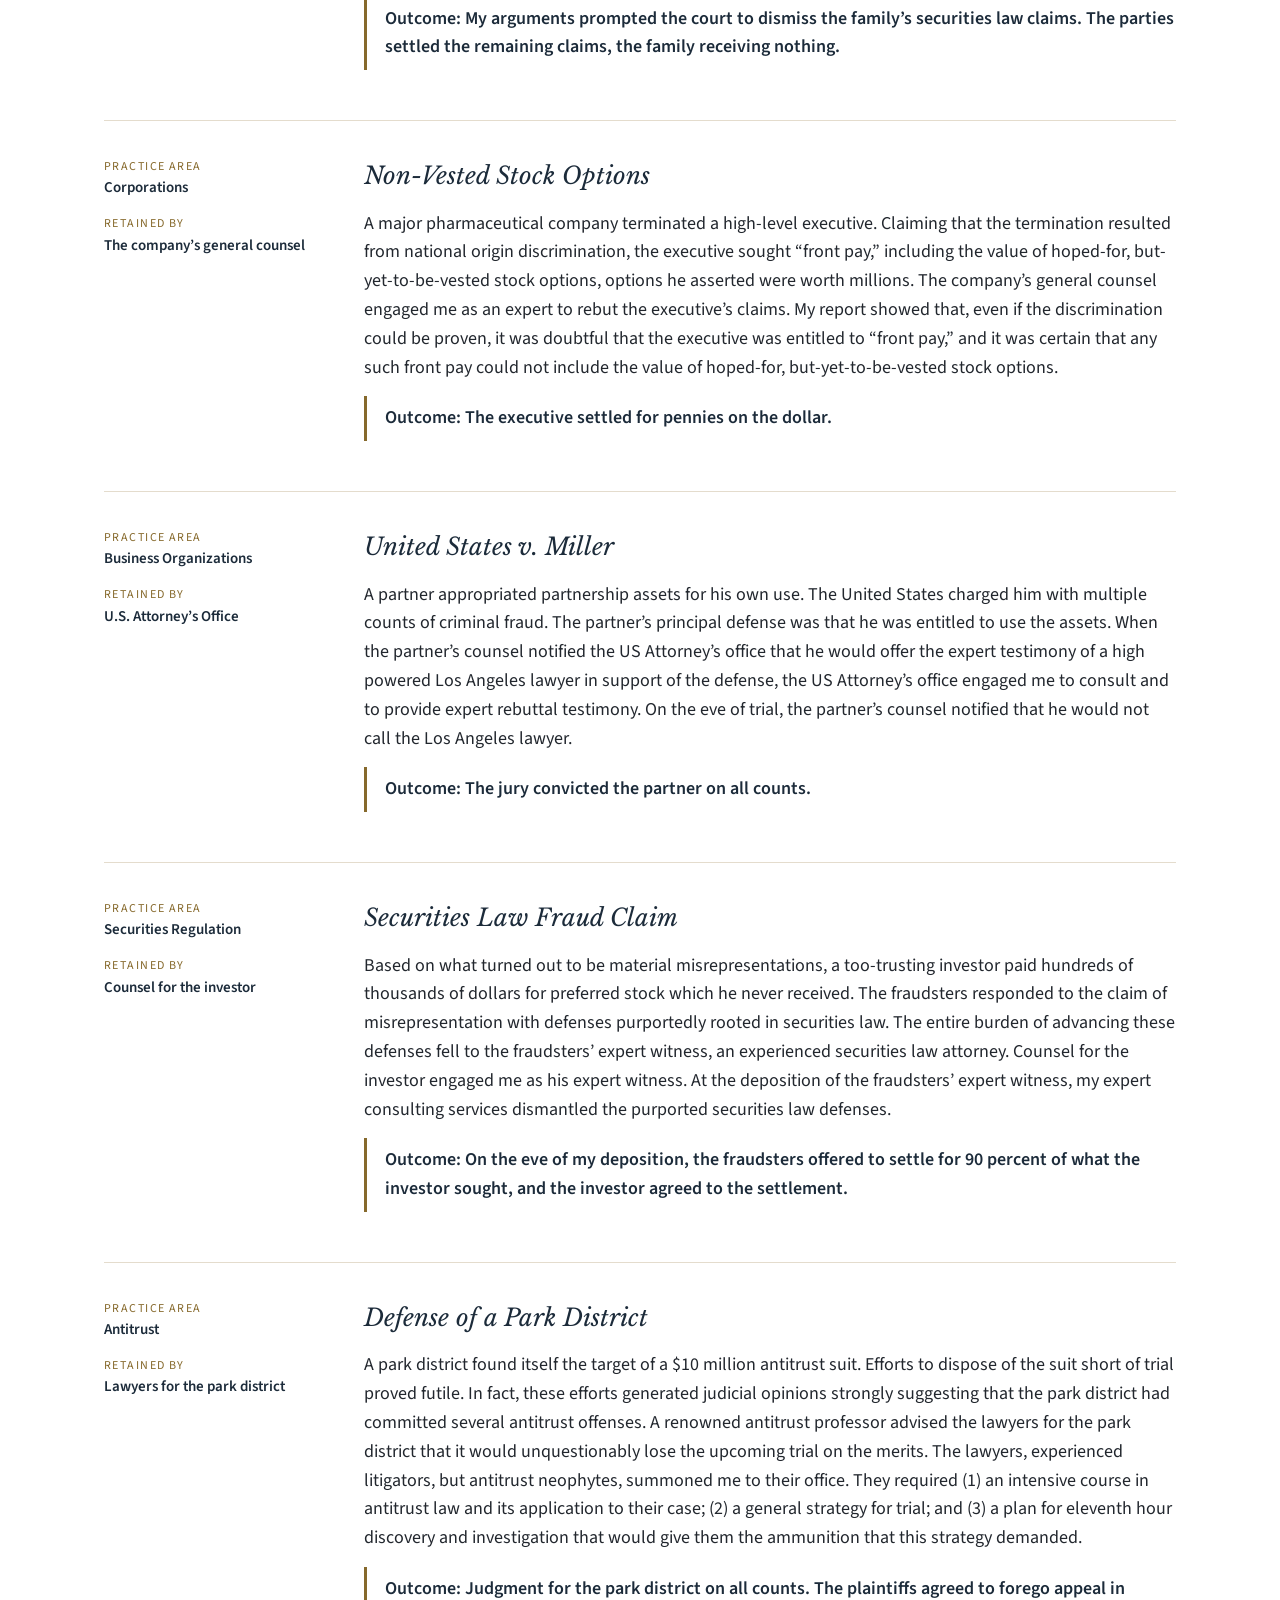
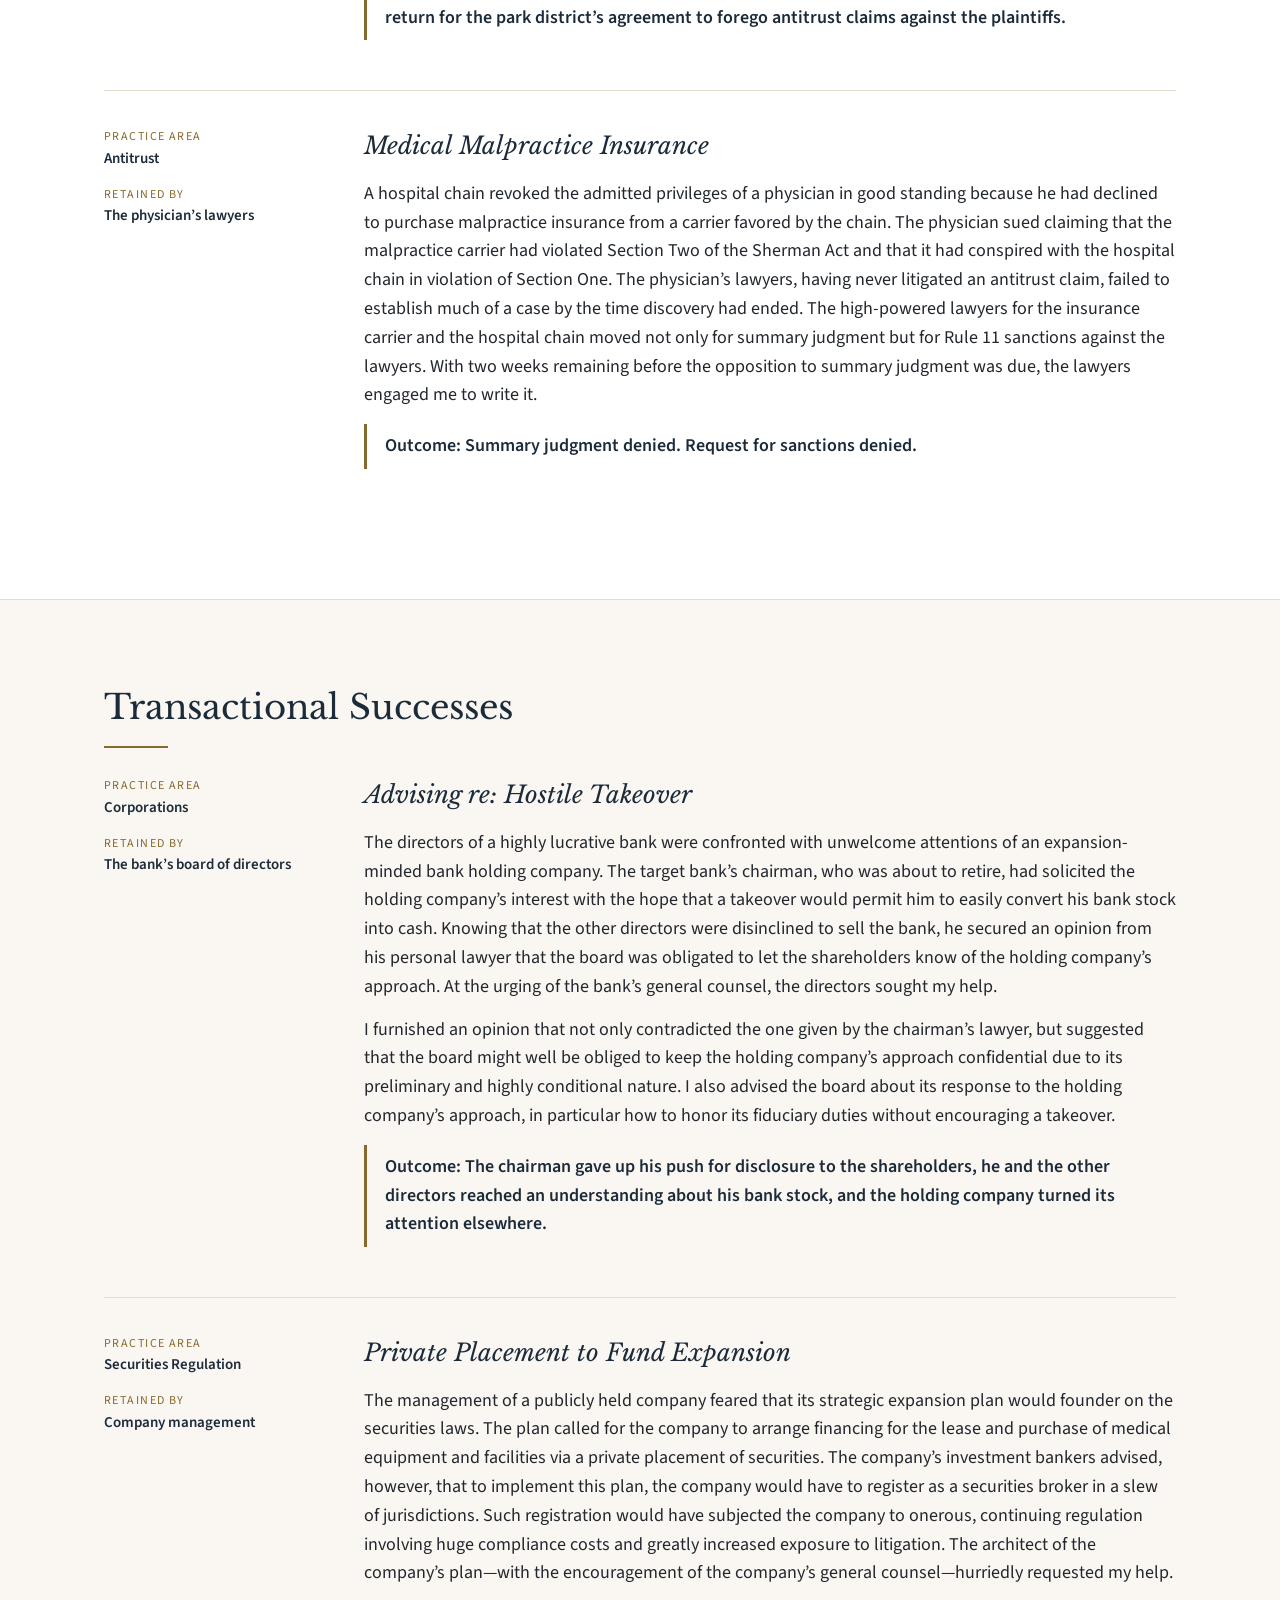
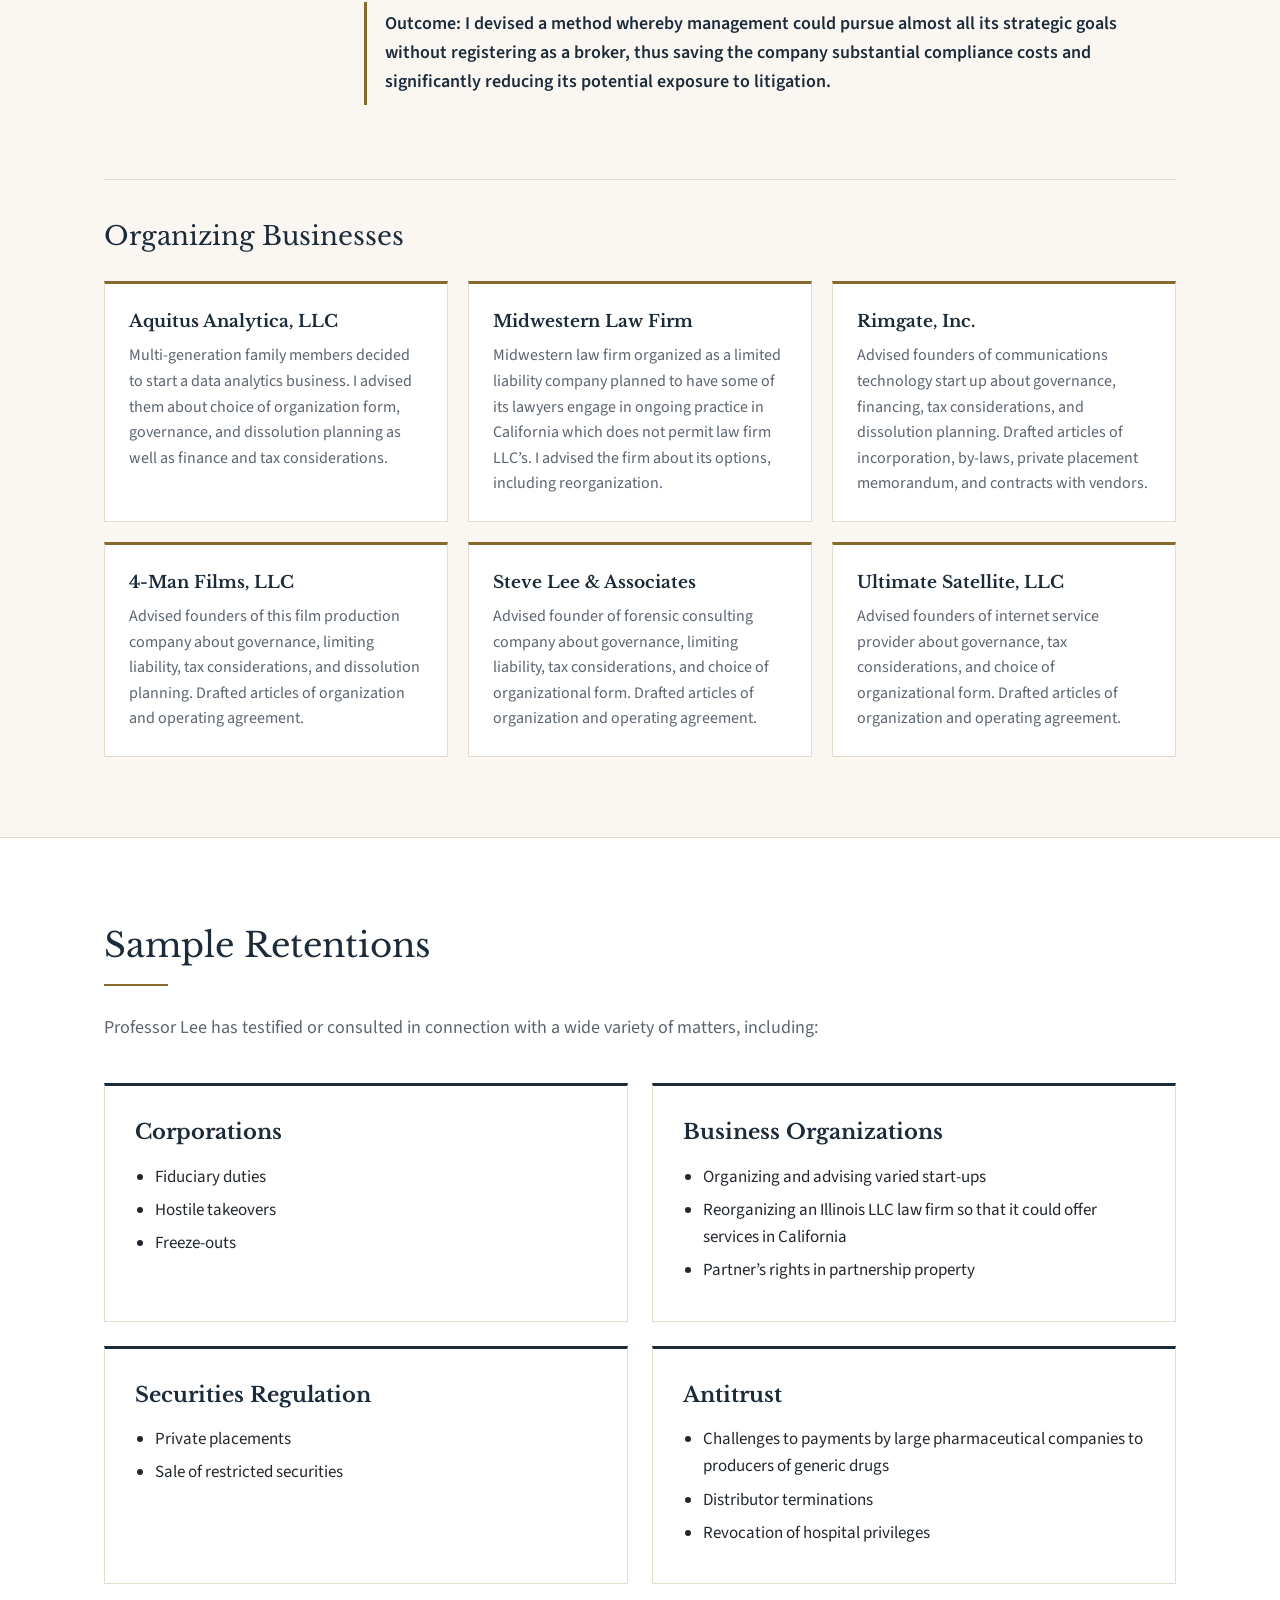
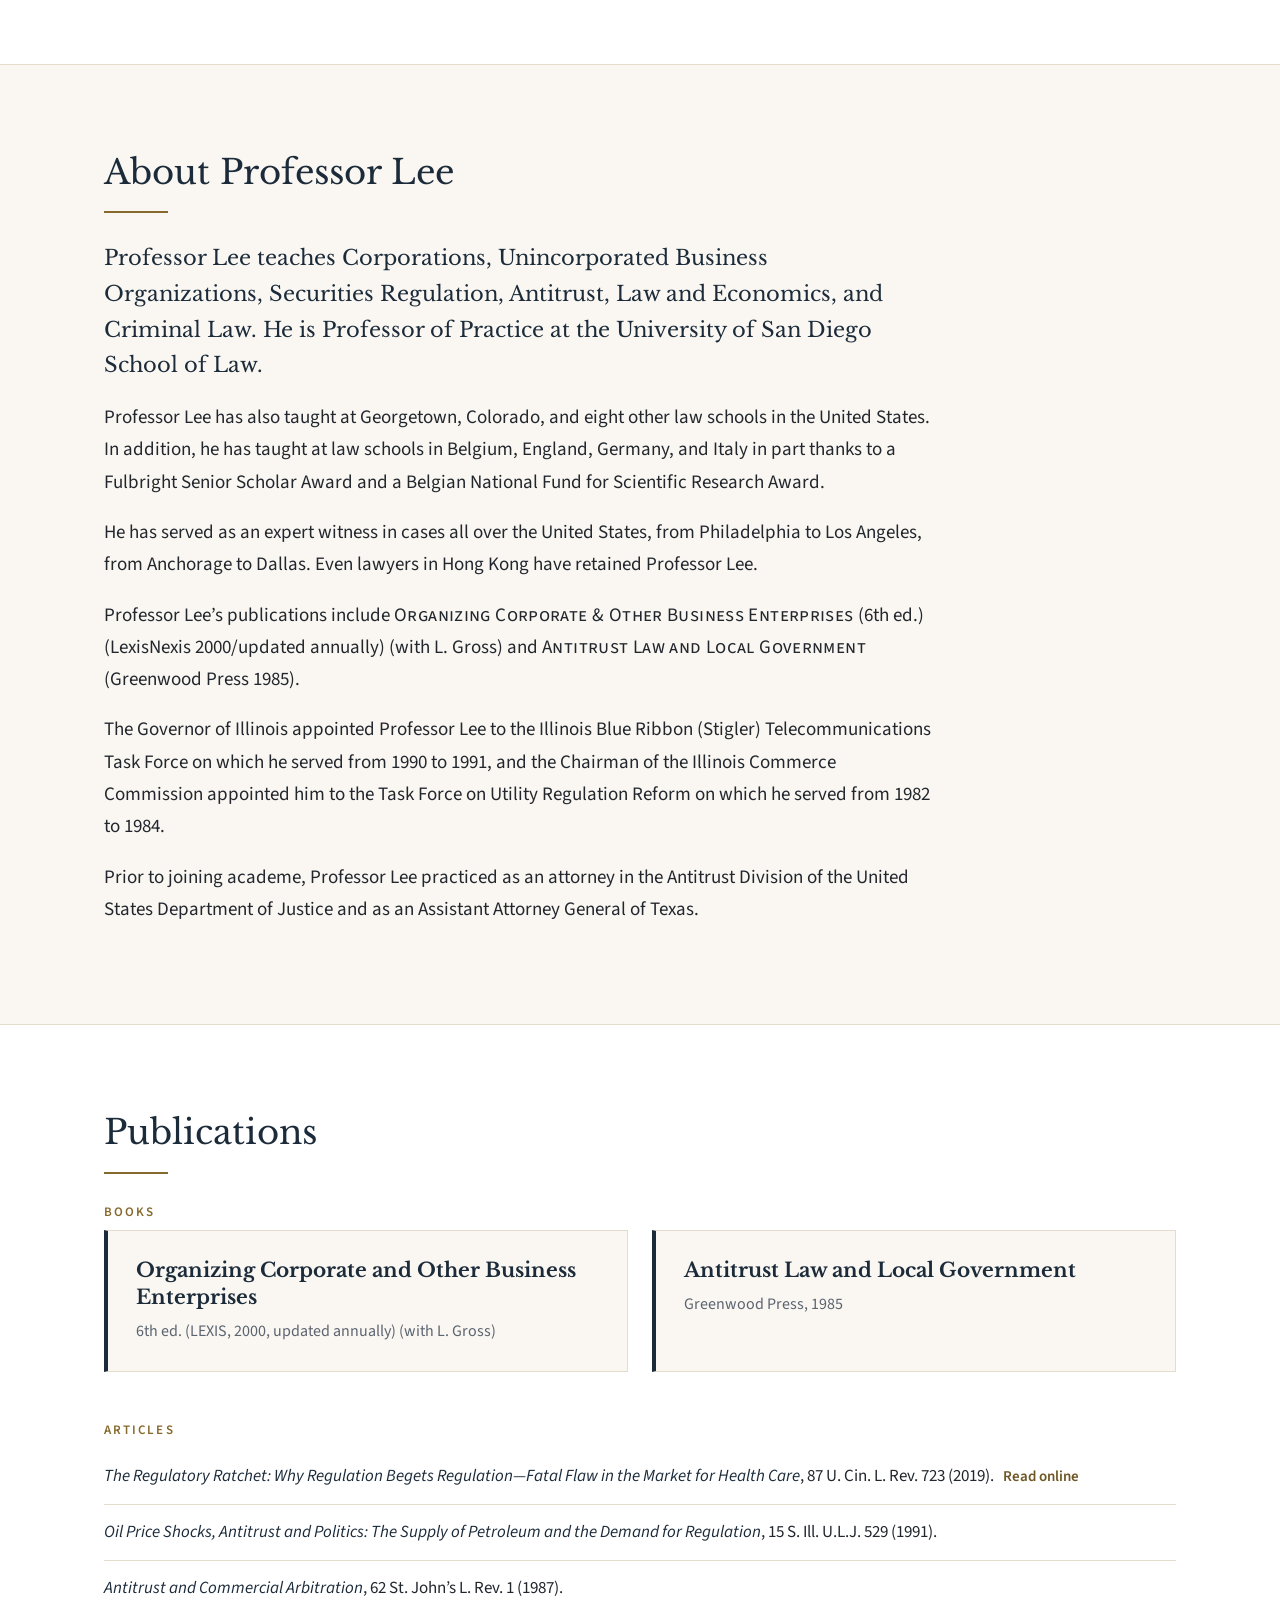
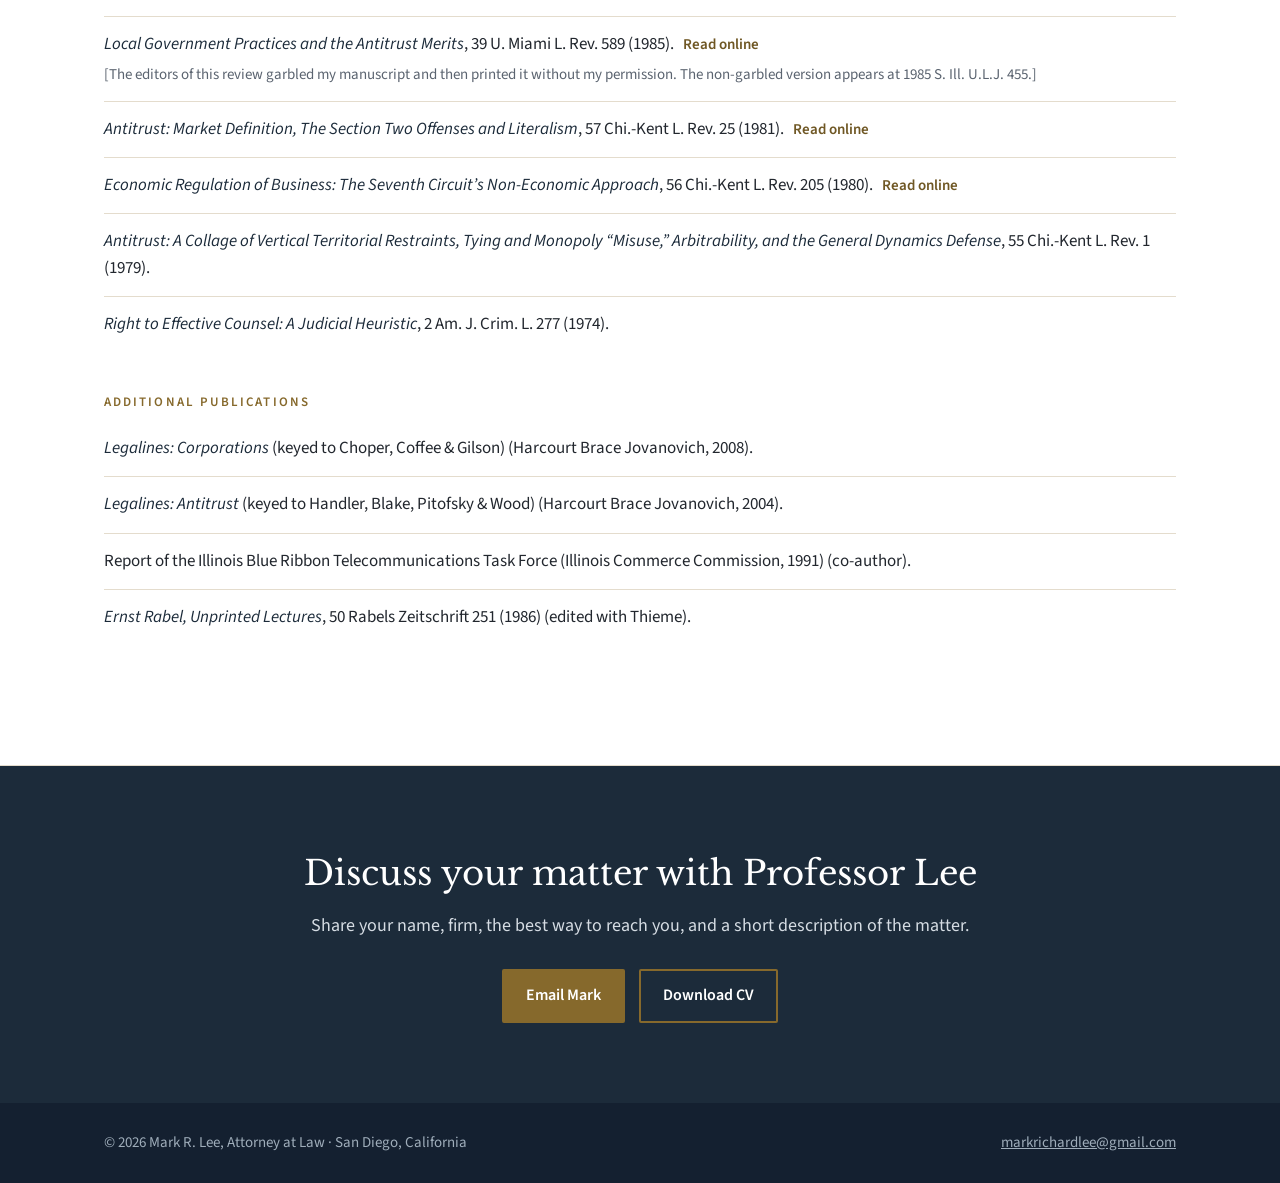
==== commit 5ad83bcd: "Fix two typos in Organizing Businesses (approved by Mark) Co-Authored-By: Claude Opus 5.5 <noreply@a" ====
--- a/index.html
+++ b/index.html
@@ -3,16 +3,16 @@
 <head>
 	<meta charset="utf-8">
 	<meta name="viewport" content="width=device-width, initial-scale=1">
-	<meta name="robots" content="noindex, nofollow"> <!-- PREVIEW ONLY: remove at launch -->
-	<title>Mark R. Lee | Antitrust, Corporate &amp; Securities Expert Witness</title>
+	<title>Mark R. Lee | Corporate, Securities &amp; Antitrust Expert Witness</title>
+	<link rel="canonical" href="https://markrlee.com/">
 	<meta name="description" content="Mark R. Lee is an expert witness, consulting attorney, and commercial arbitrator in corporate law, business organizations, securities regulation, and antitrust, and a law professor for 50 years.">
-	<!-- Link previews (email, texts, LinkedIn). Absolute URLs: switch to https://markrlee.com/ at launch. -->
+	<!-- Link previews (email, texts, LinkedIn) -->
 	<meta property="og:type" content="website">
 	<meta property="og:site_name" content="Mark R. Lee">
 	<meta property="og:title" content="Mark R. Lee | Expert Witness and Consulting Attorney">
 	<meta property="og:description" content="Expert testimony in corporate, business organization, securities, and antitrust law. Law professor for 50 years; commercial arbitrator for 36 years.">
-	<meta property="og:url" content="https://angielee2.github.io/markrlee-preview/">
-	<meta property="og:image" content="https://angielee2.github.io/markrlee-preview/images/share-card.jpg">
+	<meta property="og:url" content="https://markrlee.com/">
+	<meta property="og:image" content="https://markrlee.com/images/share-card.jpg">
 	<meta property="og:image:width" content="1200">
 	<meta property="og:image:height" content="630">
 	<meta property="og:image:alt" content="Mark R. Lee, Expert Witness and Consulting Attorney">
@@ -227,7 +227,7 @@
 					</div>
 					<div class="org">
 						<h4>Rimgate, Inc.</h4>
-						<p>Advised founders of communications technology start up about governance, financing, tax considerations, and dissolution planning. Drafted articles of incorporations, by-laws, private placement memorandum, and contracts with vendors.</p>
+						<p>Advised founders of communications technology start up about governance, financing, tax considerations, and dissolution planning. Drafted articles of incorporation, by-laws, private placement memorandum, and contracts with vendors.</p>
 					</div>
 					<div class="org">
 						<h4>4-Man Films, LLC</h4>
@@ -239,7 +239,7 @@
 					</div>
 					<div class="org">
 						<h4>Ultimate Satellite, LLC</h4>
-						<p>Advised founders of internet service provider about governance, tax considerations, and choice of organizational form. Drafted articles of organizations and operating agreement.</p>
+						<p>Advised founders of internet service provider about governance, tax considerations, and choice of organizational form. Drafted articles of organization and operating agreement.</p>
 					</div>
 				</div>
 			</div>
